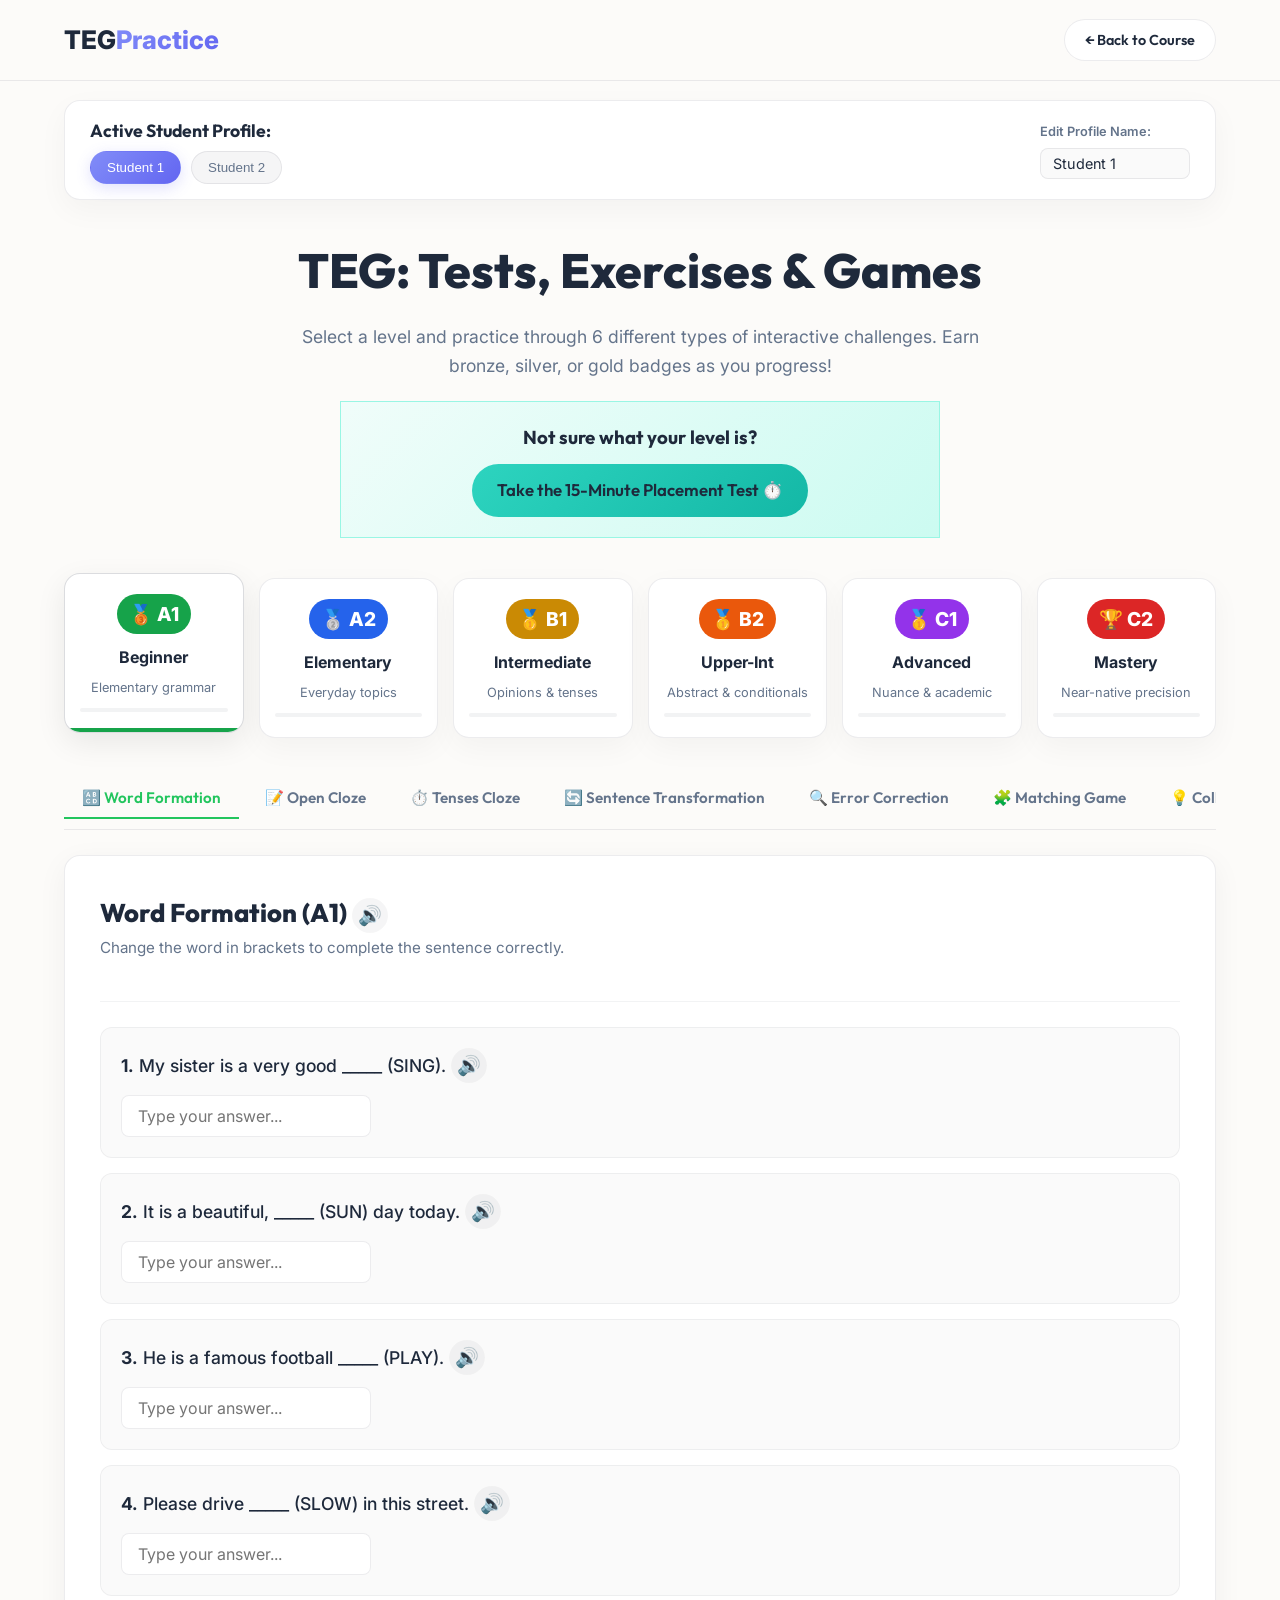
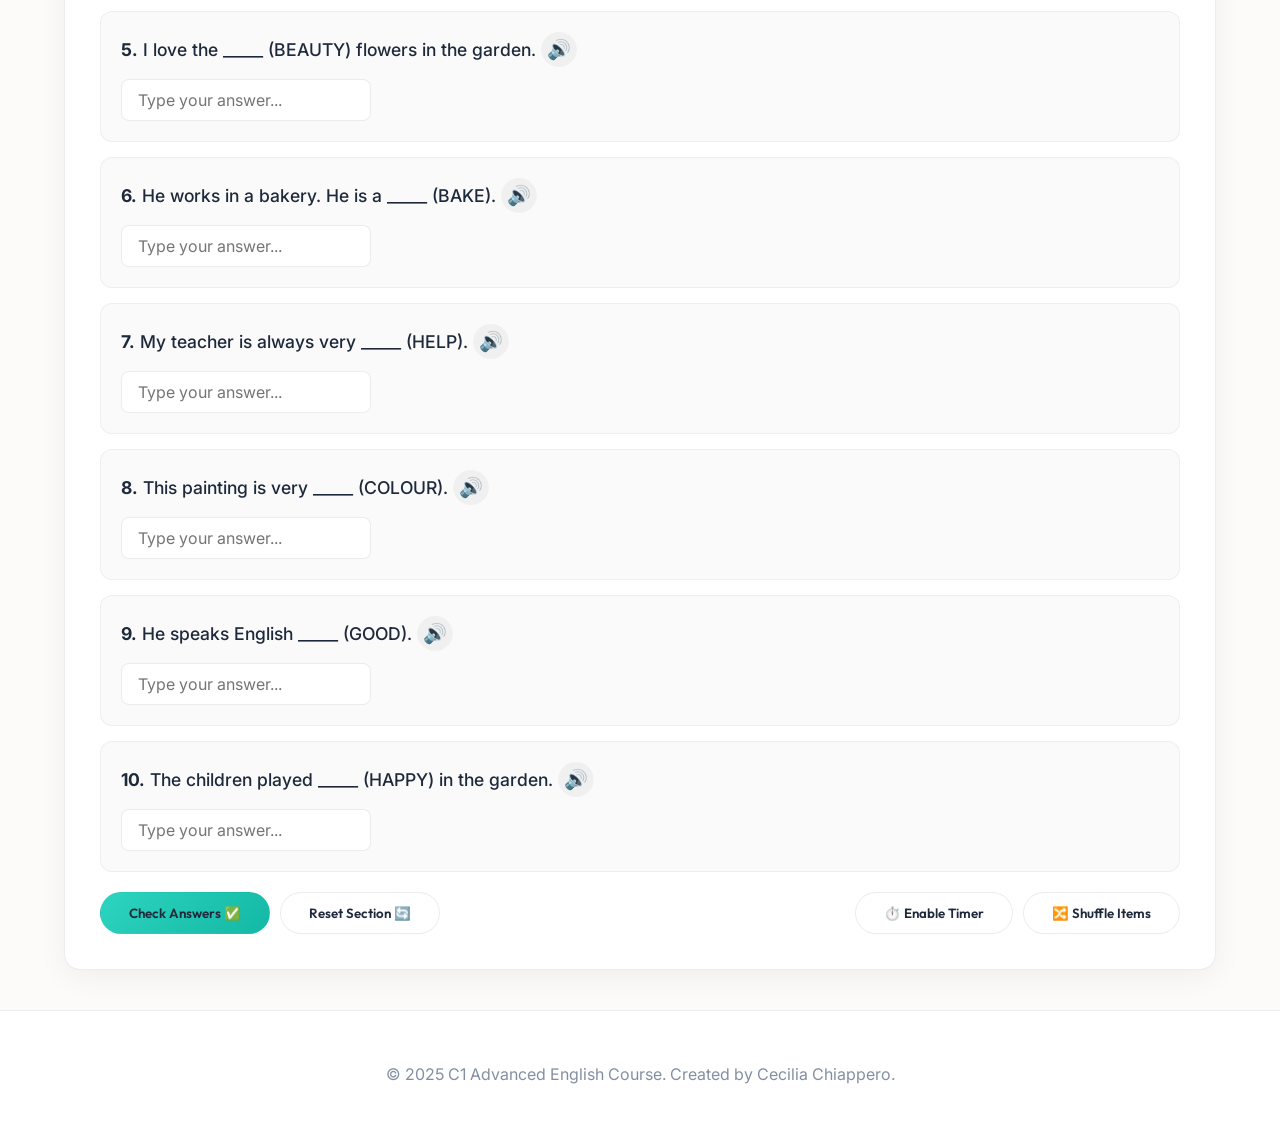
==== index.html @ a847b2ad "Add Tenses Cloze and auto-shuffle on Reset" ====
<!DOCTYPE html>
<html lang="en">
<head>
    <meta charset="UTF-8">
    <meta name="viewport" content="width=device-width, initial-scale=1.0">
    <title>TEG: Tests, Exercises &amp; Games | All CEFR Levels</title>
    <meta name="description" content="Master English grammar, vocabulary, collocations, and idioms with interactive, graded practice from A1 to C2.">
    <link rel="preconnect" href="https://fonts.googleapis.com">
    <link href="https://fonts.googleapis.com/css2?family=Inter:wght@300;400;500;600&family=Outfit:wght@500;700;800&display=swap" rel="stylesheet">
    <link rel="stylesheet" href="https://cdnjs.cloudflare.com/ajax/libs/animate.css/4.1.1/animate.min.css" />
    <link rel="stylesheet" href="css/style.css">
    <link rel="stylesheet" href="css/teg.css">
</head>
<body>

    <header>
        <div class="container" style="max-width: 1200px; display: flex; justify-content: space-between; align-items: center;">
            <div class="logo">TEG<span>Practice</span></div>
            <div style="display: flex; align-items: center; gap: 15px;">
                <a href="index.html" class="btn" style="padding: 8px 20px; font-size: 0.9rem; border-radius: 30px;">← Back to Course</a>
            </div>
        </div>
    </header>

    <div class="container" style="max-width: 1200px; margin-top: 100px;">
        <!-- Student Slot Bar -->
        <div class="student-bar">
            <div>
                <h3 style="font-family: var(--font-heading); font-size: 1.1rem; margin-bottom: 5px;">Active Student Profile:</h3>
                <div class="student-slots">
                    <button id="student1-btn" class="student-slot active" onclick="switchStudent('student1')">Student 1</button>
                    <button id="student2-btn" class="student-slot" onclick="switchStudent('student2')">Student 2</button>
                </div>
            </div>
            <div style="display: flex; flex-direction: column; gap: 5px;">
                <label style="font-size: 0.8rem; color: var(--text-secondary); font-weight: 600;">Edit Profile Name:</label>
                <input type="text" id="student-name-input" class="student-name-input" placeholder="Change name..." onchange="renameStudent(this.value)">
            </div>
        </div>

        <div style="text-align: center; margin-bottom: 40px;">
            <h1 style="font-size: clamp(2rem, 5vw, 3rem); font-weight: 800; margin-bottom: 10px;">TEG: Tests, Exercises &amp; Games</h1>
            <p style="color: var(--text-secondary); max-width: 700px; margin: 0 auto; font-size: 1.1rem; margin-bottom: 20px;">
                Select a level and practice through 6 different types of interactive challenges. 
                Earn bronze, silver, or gold badges as you progress!
            </p>
            
            <div style="background: linear-gradient(135deg, #f0fdfa 0%, #ccfbf1 100%); padding: 20px; border-radius: var(--radius-md); max-width: 600px; margin: 0 auto; border: 1px solid #99f6e4;">
                <h3 style="color: var(--primary-color); margin-bottom: 10px;">Not sure what your level is?</h3>
                <a href="placement.html" class="btn" style="background: var(--gradient-teal); border: none; padding: 12px 25px; font-weight: 600; font-size: 1.05rem;">Take the 15-Minute Placement Test ⏱️</a>
            </div>
        </div>

        <!-- Level selector ladder -->
        <div class="level-ladder">
            <div class="level-card a1 active" id="level-card-a1" onclick="setLevel('A1')">
                <span class="level-badge">🥉 A1</span>
                <div style="font-weight: 700;">Beginner</div>
                <div class="level-info">Elementary grammar</div>
                <div class="level-progress-mini"><div class="level-progress-bar-mini" id="level-progress-a1"></div></div>
            </div>
            <div class="level-card a2" id="level-card-a2" onclick="setLevel('A2')">
                <span class="level-badge">🥈 A2</span>
                <div style="font-weight: 700;">Elementary</div>
                <div class="level-info">Everyday topics</div>
                <div class="level-progress-mini"><div class="level-progress-bar-mini" id="level-progress-a2"></div></div>
            </div>
            <div class="level-card b1" id="level-card-b1" onclick="setLevel('B1')">
                <span class="level-badge">🥇 B1</span>
                <div style="font-weight: 700;">Intermediate</div>
                <div class="level-info">Opinions &amp; tenses</div>
                <div class="level-progress-mini"><div class="level-progress-bar-mini" id="level-progress-b1"></div></div>
            </div>
            <div class="level-card b2" id="level-card-b2" onclick="setLevel('B2')">
                <span class="level-badge">🥇 B2</span>
                <div style="font-weight: 700;">Upper-Int</div>
                <div class="level-info">Abstract &amp; conditionals</div>
                <div class="level-progress-mini"><div class="level-progress-bar-mini" id="level-progress-b2"></div></div>
            </div>
            <div class="level-card c1" id="level-card-c1" onclick="setLevel('C1')">
                <span class="level-badge">🥇 C1</span>
                <div style="font-weight: 700;">Advanced</div>
                <div class="level-info">Nuance &amp; academic</div>
                <div class="level-progress-mini"><div class="level-progress-bar-mini" id="level-progress-c1"></div></div>
            </div>
            <div class="level-card c2" id="level-card-c2" onclick="setLevel('C2')">
                <span class="level-badge">🏆 C2</span>
                <div style="font-weight: 700;">Mastery</div>
                <div class="level-info">Near-native precision</div>
                <div class="level-progress-mini"><div class="level-progress-bar-mini" id="level-progress-c2"></div></div>
            </div>
        </div>

        <!-- Earned badges display block -->
        <div id="badge-display-container"></div>

        <!-- Exercise Category Tabs -->
        <div class="tabs-container">
            <button class="tab-btn" id="tab-btn-word_formation" onclick="setTab('word_formation')">🔠 Word Formation</button>
            <button class="tab-btn" id="tab-btn-open_cloze" onclick="setTab('open_cloze')">📝 Open Cloze</button>
            <button class="tab-btn" id="tab-btn-tenses_cloze" onclick="setTab('tenses_cloze')">⏱️ Tenses Cloze</button>
            <button class="tab-btn" id="tab-btn-sentence_transformation" onclick="setTab('sentence_transformation')">🔄 Sentence Transformation</button>
            <button class="tab-btn" id="tab-btn-error_correction" onclick="setTab('error_correction')">🔍 Error Correction</button>
            <button class="tab-btn" id="tab-btn-vocab_matching" onclick="setTab('vocab_matching')">🧩 Matching Game</button>
            <button class="tab-btn" id="tab-btn-idiom_challenge" onclick="setTab('idiom_challenge')">💡 Collocations</button>
            <button class="tab-btn" id="tab-btn-phrasal_verbs" onclick="setTab('phrasal_verbs')">🗣️ Phrasal Verbs</button>
            <button class="tab-btn" id="tab-btn-lexical_fields" onclick="setTab('lexical_fields')">🏢 Lexical Fields</button>
        </div>

        <!-- Main Display Card -->
        <div class="display-card">
            <div class="display-card-header">
                <div>
                    <h2 class="exercise-title" id="exercise-title">Word Formation</h2>
                    <p class="exercise-description" id="exercise-description">Change the word in brackets to complete the sentence.</p>
                    <div id="lexical-dropdown-container" style="display: none; margin-top: 15px;">
                        <label style="font-weight: 600; margin-right: 10px; color: var(--text-color);">Select Field:</label>
                        <select id="lexical-field-select" class="teg-input" style="max-width: 250px; display: inline-block; padding: 8px;" onchange="loadActiveExercise()">
                            <option value="programming">Programming</option>
                            <option value="health">Health</option>
                            <option value="it">IT</option>
                            <option value="human_resources">Human Resources</option>
                            <option value="services">Services</option>
                        </select>
                    </div>
                </div>
                <!-- Timer widget -->
                <div class="timer-widget" id="timer-widget" style="display: none;">
                    <span>⏱️</span>
                    <span id="timer-val">03:00</span>
                </div>
            </div>

            <!-- Dynamic Question Items -->
            <div id="exercise-container"></div>

            <!-- Control Row -->
            <div class="control-row">
                <div class="control-group">
                    <button class="btn" style="background: var(--gradient-teal); border-color: transparent;" onclick="checkAll()">Check Answers ✅</button>
                    <button class="btn" onclick="resetLevel()">Reset Section 🔄</button>
                </div>
                <div class="control-group">
                    <button class="btn" id="timer-btn" onclick="toggleTimer()">⏱️ Enable Timer</button>
                    <button class="btn" onclick="shuffleCurrent()">🔀 Shuffle Items</button>
                </div>
            </div>
        </div>
    </div>

    <!-- Results Modal -->
    <div class="results-modal" id="results-modal">
        <div class="results-content">
            <h2 style="font-family: var(--font-heading); margin-bottom: 20px;" id="modal-badge-title">Bronze Badge! 🥉</h2>
            <div class="score-circle">
                <div style="display:flex; flex-direction:column; align-items:center;">
                    <span id="modal-score-text" style="font-size: 2.2rem; font-weight: 800;">8 / 10</span>
                    <span id="modal-percent-text" style="font-size: 1rem; color: var(--text-secondary); font-weight: 400; margin-top: 5px;">80%</span>
                </div>
            </div>
            <p style="color: var(--text-secondary); margin-bottom: 30px;" id="modal-badge-desc">Excellent work! You've passed this section.</p>
            <button class="btn" onclick="closeModal()" style="width: 100%; justify-content: center; background: rgba(255,255,255,0.05);">Continue Practice</button>
        </div>
    </div>

    <footer>
        <div class="container">
            <p>© 2025 C1 Advanced English Course. Created by Cecilia Chiappero.</p>
        </div>
    </footer>

    <!-- Load Data Files -->
    <script src="js/data_teg_a1a2.js"></script>
    <script src="js/data_teg_b1b2.js"></script>
    <script src="js/data_teg_c1c2.js"></script>
    <script src="js/data_lexical_fields.js"></script>
    <!-- Load Logic -->
    <script src="js/teg.js"></script>
</body>
</html>
---- css/style.css ----
@import url('https://fonts.googleapis.com/css2?family=Inter:wght@300;400;500;600&family=Outfit:wght@500;700;800&display=swap');
@import './variables.css';

* {
    margin: 0;
    padding: 0;
    box-sizing: border-box;
}

body {
    background: var(--bg-primary);
    color: var(--text-primary);
    font-family: var(--font-body);
    line-height: 1.7;
    min-height: 100vh;
}

h1,
h2,
h3,
h4 {
    font-family: var(--font-heading);
    color: var(--text-primary);
}

a {
    text-decoration: none;
    color: inherit;
}

.container {
    max-width: 1000px;
    margin: 0 auto;
    padding: 0 var(--spacing-md);
}

.btn {
    display: inline-flex;
    align-items: center;
    padding: 12px 28px;
    border-radius: 50px;
    font-weight: 600;
    cursor: pointer;
    transition: all 0.3s ease;
    border: 1px solid rgba(255, 255, 255, 0.15);
    background: rgba(255, 255, 255, 0.06);
    color: var(--text-primary);
    font-family: var(--font-heading);
    backdrop-filter: blur(4px);
}

.btn:hover {
    background: rgba(129, 140, 248, 0.15);
    border-color: var(--accent-electric);
    color: var(--accent-electric);
    transform: translateY(-2px);
    box-shadow: 0 8px 25px rgba(99, 102, 241, 0.15);
}

header {
    background: rgba(15, 23, 42, 0.85);
    backdrop-filter: blur(20px);
    -webkit-backdrop-filter: blur(20px);
    position: fixed;
    width: 100%;
    top: 0;
    z-index: 1000;
    padding: 18px 0;
    border-bottom: 1px solid var(--border-color);
}

nav {
    display: flex;
    justify-content: space-between;
    align-items: center;
}

.logo {
    font-size: 1.6rem;
    font-weight: 800;
    color: var(--text-primary);
}

.logo span {
    background: var(--gradient-accent);
    -webkit-background-clip: text;
    -webkit-text-fill-color: transparent;
    background-clip: text;
}

.unit-list {
    margin-top: 100px;
    padding-bottom: 80px;
}

details.unit-block {
    background: var(--bg-secondary);
    border: 1px solid var(--border-color);
    border-radius: var(--border-radius);
    margin-bottom: 25px;
    overflow: hidden;
    transition: all 0.3s ease;
    box-shadow: 0 4px 20px rgba(0, 0, 0, 0.2);
}

details.unit-block:hover {
    border-color: rgba(129, 140, 248, 0.3);
    box-shadow: 0 10px 35px rgba(0, 0, 0, 0.3);
}

details.unit-block[open] {
    background: var(--bg-secondary);
    border-color: rgba(129, 140, 248, 0.4);
    box-shadow: 0 15px 50px rgba(0, 0, 0, 0.35);
}

summary.unit-header {
    padding: 25px 30px;
    cursor: pointer;
    display: flex;
    justify-content: space-between;
    align-items: center;
    list-style: none;
    background: rgba(255, 255, 255, 0.02);
    border-bottom: 1px solid var(--border-color);
    transition: background 0.3s ease;
}

summary.unit-header:hover {
    background: rgba(255, 255, 255, 0.04);
}

.unit-title {
    font-size: 1.5rem;
    font-weight: 700;
    color: var(--text-primary);
}

.unit-subtitle {
    font-size: 0.85rem;
    color: var(--accent-electric);
    text-transform: uppercase;
    letter-spacing: 2px;
    margin-right: 15px;
    font-weight: 700;
}

summary.unit-header::after {
    content: '+';
    font-size: 2rem;
    color: var(--accent-electric);
    font-weight: 300;
}

details[open] summary.unit-header::after {
    content: '−';
}

.unit-body {
    padding: 0 30px 30px 30px;
    animation: slideDown 0.3s ease;
}

@keyframes slideDown {
    from {
        opacity: 0;
        transform: translateY(-10px);
    }

    to {
        opacity: 1;
        transform: translateY(0);
    }
}

.section-block {
    margin-top: 40px;
    padding-top: 30px;
    border-top: 1px solid var(--border-color);
}

.section-label {
    display: inline-block;
    padding: 8px 20px;
    border-radius: 25px;
    background: var(--accent-electric);
    font-size: 0.85rem;
    font-weight: 700;
    margin-bottom: 15px;
    color: #fff;
    text-transform: uppercase;
    letter-spacing: 1px;
}

.section-label.listening {
    background: var(--accent-gold);
    color: #0f172a;
}

.section-label.reading {
    background: #f59e0b;
    color: #0f172a;
}

.section-label.grammar {
    background: #a78bfa;
    color: #0f172a;
}

.section-label.collocation {
    background: #f472b6;
    color: #0f172a;
}

.section-label.pronunciation {
    background: #2dd4bf;
    color: #0f172a;
}

.vocab-grid {
    display: grid;
    grid-template-columns: repeat(auto-fit, minmax(280px, 1fr));
    gap: 15px;
    margin-top: 20px;
}

.vocab-card {
    background: rgba(255, 255, 255, 0.04);
    padding: 20px;
    border-radius: 12px;
    border: 1px solid var(--border-color);
    border-left: 4px solid var(--accent-gold);
    transition: all 0.3s ease;
}

.vocab-card:hover {
    transform: translateY(-3px);
    background: rgba(255, 255, 255, 0.07);
    box-shadow: 0 10px 30px rgba(0, 0, 0, 0.2);
}

.vocab-card strong {
    display: block;
    color: var(--accent-gold);
    margin-bottom: 5px;
    font-size: 1.1rem;
}

.vocab-card p {
    color: var(--text-secondary);
}

.reading-text {
    background: rgba(255, 255, 255, 0.03);
    border: 1px solid var(--border-color);
    padding: 30px;
    border-radius: 12px;
    line-height: 2;
    margin-bottom: 25px;
    border-left: 4px solid var(--accent-gold);
    font-size: 1.1rem;
    color: var(--text-secondary);
}

.transcript-box {
    background: rgba(255, 255, 255, 0.03);
    border: 1px solid var(--border-color);
    padding: 25px;
    border-radius: 12px;
    color: var(--text-secondary);
    line-height: 1.9;
    border-left: 4px solid var(--accent-gold);
}

.player-controls {
    display: flex;
    align-items: center;
    gap: 15px;
    background: rgba(255, 255, 255, 0.04);
    border: 1px solid var(--border-color);
    padding: 15px 25px;
    border-radius: 50px;
    margin: 15px 0;
}

.play-btn {
    width: 50px;
    height: 50px;
    border-radius: 50%;
    background: var(--gradient-accent);
    border: none;
    cursor: pointer;
    color: #ffffff;
    font-size: 1.2rem;
    display: flex;
    align-items: center;
    justify-content: center;
    font-weight: bold;
    transition: all 0.3s ease;
    box-shadow: 0 4px 15px rgba(99, 102, 241, 0.3);
}

.play-btn:hover {
    transform: scale(1.1);
    box-shadow: 0 8px 30px rgba(99, 102, 241, 0.45);
}

.grammar-box {
    background: rgba(255, 255, 255, 0.03);
    border: 1px solid var(--border-color);
    padding: 25px;
    border-radius: 12px;
    color: var(--text-secondary);
}

.collo-box {
    text-align: center;
    padding: 25px;
    background: rgba(255, 255, 255, 0.04);
    border: 1px solid var(--border-color);
    border-radius: 12px;
    margin-bottom: 20px;
    transition: all 0.3s ease;
}

.collo-box:hover {
    background: rgba(255, 255, 255, 0.07);
}

.word-slot {
    font-size: 1.8rem;
    margin: 20px 0;
    font-weight: 700;
    color: var(--text-primary);
}

.blank {
    border-bottom: 3px solid var(--accent-gold);
    padding: 0 15px;
    color: var(--accent-gold);
}

.options-grid {
    display: flex;
    gap: 12px;
    flex-wrap: wrap;
    justify-content: center;
    margin-top: 15px;
}

details textarea {
    width: 100%;
    background: rgba(255, 255, 255, 0.05);
    border: 1px solid var(--border-color);
    color: var(--text-primary);
    padding: 15px;
    border-radius: 10px;
    font-family: inherit;
    font-size: 1rem;
}

details textarea:focus {
    outline: none;
    border-color: var(--accent-electric);
    box-shadow: 0 0 0 3px rgba(129, 140, 248, 0.15);
}

details textarea::placeholder {
    color: var(--text-secondary);
    opacity: 0.6;
}

footer {
    text-align: center;
    padding: 50px 20px;
    color: var(--text-secondary);
    background: var(--bg-secondary);
    margin-top: 40px;
    border-top: 1px solid var(--border-color);
}

footer p {
    opacity: 0.8;
}

/* Theory Box Styling */
.theory-box {
    background: rgba(255, 255, 255, 0.03);
    border: 1px solid var(--border-color);
    border-radius: 12px;
    padding: 20px;
    margin-bottom: 25px;
    color: var(--text-secondary);
}

.theory-box h4 {
    color: var(--accent-gold);
    margin-bottom: 10px;
    font-size: 1.1rem;
}

.theory-box p {
    line-height: 1.8;
    margin-bottom: 10px;
}

.theory-box ul {
    margin-left: 20px;
    margin-top: 10px;
}

.theory-box li {
    margin-bottom: 8px;
}

/* Responsive Adjustments */
@media (max-width: 768px) {
    .unit-title {
        font-size: 1.2rem;
    }

    .vocab-grid {
        grid-template-columns: 1fr;
    }

    summary.unit-header {
        padding: 20px;
    }

    .unit-body {
        padding: 0 20px 20px 20px;
    }
}

/* Audio Control Button Styles */
.stop-audio-btn {
    background: rgba(239, 68, 68, 0.15) !important;
    border-color: rgba(239, 68, 68, 0.4) !important;
    color: #fca5a5 !important;
}

.stop-audio-btn:hover {
    background: rgba(239, 68, 68, 0.3) !important;
    border-color: #ef4444 !important;
}

.pause-audio-btn {
    background: rgba(251, 146, 60, 0.15) !important;
    border-color: rgba(251, 146, 60, 0.4) !important;
    color: #fed7aa !important;
}

.pause-audio-btn:hover {
    background: rgba(251, 146, 60, 0.3) !important;
    border-color: #fb923c !important;
}

/* Navigation Button Styles */
.nav-btn {
    background: rgba(129, 140, 248, 0.1) !important;
    border-color: rgba(129, 140, 248, 0.3) !important;
}

.nav-btn:hover {
    background: rgba(129, 140, 248, 0.2) !important;
    border-color: var(--accent-electric) !important;
}

/* Protection Overlay Styles */
.protection-overlay {
    position: fixed;
    top: 0;
    left: 0;
    width: 100%;
    height: 100%;
    background: rgba(0, 0, 0, 0.92);
    backdrop-filter: blur(15px);
    z-index: 9999;
    display: flex;
    align-items: center;
    justify-content: center;
    animation: fadeIn 0.3s ease;
}

@keyframes fadeIn {
    from {
        opacity: 0;
    }

    to {
        opacity: 1;
    }
}

.protection-message {
    background: linear-gradient(135deg, rgba(239, 68, 68, 0.15), rgba(129, 140, 248, 0.15));
    border: 1px solid rgba(255, 255, 255, 0.15);
    border-radius: 20px;
    padding: 50px 60px;
    text-align: center;
    max-width: 500px;
    animation: scaleIn 0.3s ease;
    backdrop-filter: blur(10px);
}

@keyframes scaleIn {
    from {
        transform: scale(0.8);
        opacity: 0;
    }

    to {
        transform: scale(1);
        opacity: 1;
    }
}

.protection-icon {
    font-size: 4rem;
    display: block;
    margin-bottom: 20px;
}

.protection-message h2 {
    color: #fca5a5;
    font-size: 1.8rem;
    margin-bottom: 15px;
}

.protection-message p {
    color: var(--text-secondary);
    font-size: 1.1rem;
    margin-bottom: 10px;
}

.protection-copyright {
    color: var(--accent-gold) !important;
    font-weight: 600;
    margin-top: 20px !important;
}

.protection-note {
    font-size: 0.9rem !important;
    opacity: 0.7;
}

/* References Section Styles */
.references-block {
    background: var(--bg-secondary);
    border: 1px solid var(--border-color);
    border-radius: 15px;
    margin: 30px 0;
    overflow: hidden;
    box-shadow: var(--shadow-glow);
}

.references-header {
    padding: 20px 25px;
    font-size: 1.2rem;
    font-weight: 600;
    cursor: pointer;
    color: var(--accent-electric);
    transition: background 0.3s ease;
}

.references-header:hover {
    background: rgba(255, 255, 255, 0.03);
}

.references-content {
    padding: 0 25px 25px;
}

.references-content h4 {
    color: var(--text-primary);
    margin: 20px 0 15px;
    font-size: 1rem;
    border-bottom: 1px solid var(--border-color);
    padding-bottom: 8px;
}

.references-author {
    background: rgba(255, 255, 255, 0.03);
    padding: 15px;
    border-radius: 10px;
    border-left: 4px solid var(--accent-gold);
    margin-bottom: 20px;
    color: var(--text-secondary);
}

.references-list {
    list-style: none;
    padding: 0;
}

.references-list li {
    padding: 10px 15px;
    margin: 5px 0;
    background: rgba(255, 255, 255, 0.03);
    border-radius: 8px;
    font-size: 0.9rem;
    line-height: 1.6;
    border-left: 3px solid var(--accent-gold);
    color: var(--text-secondary);
}

.references-list li em {
    color: var(--accent-electric);
    font-weight: 500;
}

.references-disclaimer {
    margin-top: 20px;
    padding: 15px;
    background: rgba(239, 68, 68, 0.1);
    border: 1px solid rgba(239, 68, 68, 0.25);
    color: #fca5a5;
    border-radius: 10px;
    font-size: 0.85rem;
    text-align: center;
}

/* About the Author Styles */
.author-block {
    background: var(--bg-secondary);
    border: 1px solid var(--border-color);
    border-radius: 15px;
    margin: 30px 0;
    overflow: hidden;
    box-shadow: var(--shadow-glow);
}

.author-header {
    padding: 20px 25px;
    font-size: 1.2rem;
    font-weight: 600;
    cursor: pointer;
    color: var(--accent-electric);
    transition: background 0.3s ease;
}

.author-header:hover {
    background: rgba(255, 255, 255, 0.03);
}

.author-content {
    padding: 0 25px 25px;
}

.author-profile {
    display: flex;
    align-items: center;
    gap: 20px;
    margin-bottom: 20px;
    padding: 20px;
    background: rgba(255, 255, 255, 0.03);
    border: 1px solid var(--border-color);
    border-radius: 12px;
}

.author-avatar {
    width: 80px;
    height: 80px;
    background: var(--gradient-accent);
    border-radius: 50%;
    display: flex;
    align-items: center;
    justify-content: center;
    font-size: 1.8rem;
    font-weight: 700;
    color: #ffffff;
    flex-shrink: 0;
    box-shadow: 0 8px 25px rgba(99, 102, 241, 0.3);
}

.author-info h3 {
    font-size: 1.5rem;
    margin-bottom: 5px;
    color: var(--text-primary);
}

.author-title {
    color: var(--accent-electric);
    font-size: 1rem;
    font-weight: 500;
}

.author-bio p {
    line-height: 1.8;
    margin-bottom: 15px;
    color: var(--text-secondary);
}

.author-contact {
    background: rgba(255, 255, 255, 0.03);
    padding: 15px;
    border-radius: 10px;
    border-left: 4px solid var(--accent-gold);
    margin-top: 20px;
    color: var(--text-secondary);
}
---- css/teg.css ----
/* TEG (Tests, Exercises & Games) - Specific Styles */

:root {
    --color-a1: #16a34a; /* Darker green for light theme */
    --color-a2: #2563eb; /* Darker blue */
    --color-b1: #ca8a04; /* Darker amber */
    --color-b2: #ea580c; /* Darker orange */
    --color-c1: #9333ea; /* Darker purple */
    --color-c2: #dc2626; /* Darker ruby */
    
    /* Override to Light Theme */
    --bg-primary: #fcfbf9; /* Warm off-white */
    --bg-secondary: #ffffff; /* Crisp white cards */
    --bg-tertiary: #f4f2ee; /* Light warm cream */
    --text-primary: #1e293b; /* Dark slate text */
    --text-secondary: #64748b; /* Muted slate text */
    --border-color: rgba(15, 23, 42, 0.08);
    --shadow-glow: 0 10px 30px rgba(0, 0, 0, 0.04);
}

body {
    background: var(--bg-primary) !important;
    color: var(--text-primary) !important;
}

header {
    background: rgba(252, 251, 249, 0.9) !important;
    border-bottom: 1px solid var(--border-color) !important;
}

.logo {
    color: var(--text-primary) !important;
}

.teg-container {
    padding-top: 100px;
    padding-bottom: 80px;
}

/* Student Bar */
.student-bar {
    display: flex;
    justify-content: space-between;
    align-items: center;
    background: var(--bg-secondary);
    border: 1px solid var(--border-color);
    border-radius: var(--border-radius);
    padding: 15px 25px;
    margin-bottom: 30px;
    flex-wrap: wrap;
    gap: 15px;
    box-shadow: var(--shadow-glow);
}

.student-slots {
    display: flex;
    gap: 10px;
}

.student-slot {
    padding: 8px 16px;
    border-radius: 30px;
    background: rgba(15, 23, 42, 0.04);
    border: 1px solid var(--border-color);
    color: var(--text-secondary);
    cursor: pointer;
    transition: all 0.3s ease;
    font-weight: 500;
}

.student-slot.active {
    background: var(--gradient-accent);
    color: white;
    border-color: transparent;
    box-shadow: 0 4px 15px rgba(99, 102, 241, 0.2);
}

.student-name-input {
    background: rgba(15, 23, 42, 0.02);
    border: 1px solid var(--border-color);
    border-radius: 8px;
    padding: 6px 12px;
    color: var(--text-primary);
    font-family: var(--font-body);
    font-size: 0.9rem;
    outline: none;
    width: 150px;
    transition: all 0.3s ease;
}

.student-name-input:focus {
    border-color: var(--accent-electric);
    background: #white;
}

/* Level Ladder */
.level-ladder {
    display: grid;
    grid-template-columns: repeat(auto-fit, minmax(140px, 1fr));
    gap: 15px;
    margin-bottom: 40px;
}

.level-card {
    background: var(--bg-secondary);
    border: 1px solid var(--border-color);
    border-radius: var(--border-radius);
    padding: 20px 15px;
    text-align: center;
    cursor: pointer;
    transition: all 0.3s cubic-bezier(0.4, 0, 0.2, 1);
    position: relative;
    overflow: hidden;
    box-shadow: var(--shadow-glow);
}

.level-card::after {
    content: '';
    position: absolute;
    bottom: 0;
    left: 0;
    width: 100%;
    height: 4px;
    background: transparent;
    transition: background-color 0.3s;
}

.level-card.active {
    transform: translateY(-5px);
    border-color: rgba(15, 23, 42, 0.15);
    box-shadow: 0 10px 30px rgba(0, 0, 0, 0.08);
}

.level-card.active::after {
    background: var(--level-color, var(--accent-electric));
}

.level-badge {
    font-size: 1.2rem;
    font-weight: 800;
    padding: 4px 12px;
    border-radius: 30px;
    display: inline-block;
    margin-bottom: 10px;
    color: white;
}

.level-card.a1 .level-badge { background-color: var(--color-a1); }
.level-card.a2 .level-badge { background-color: var(--color-a2); }
.level-card.b1 .level-badge { background-color: var(--color-b1); }
.level-card.b2 .level-badge { background-color: var(--color-b2); }
.level-card.c1 .level-badge { background-color: var(--color-c1); }
.level-card.c2 .level-badge { background-color: var(--color-c2); }

.level-card.a1 { --level-color: var(--color-a1); }
.level-card.a2 { --level-color: var(--color-a2); }
.level-card.b1 { --level-color: var(--color-b1); }
.level-card.b2 { --level-color: var(--color-b2); }
.level-card.c1 { --level-color: var(--color-c1); }
.level-card.c2 { --level-color: var(--color-c2); }

.level-info {
    font-size: 0.8rem;
    color: var(--text-secondary);
    margin-top: 5px;
}

.level-progress-mini {
    height: 4px;
    background: rgba(15, 23, 42, 0.05);
    border-radius: 2px;
    margin-top: 10px;
    overflow: hidden;
}

.level-progress-bar-mini {
    height: 100%;
    width: 0%;
    background: var(--level-color);
    transition: width 0.5s ease;
}

/* Category Tabs */
.tabs-container {
    display: flex;
    overflow-x: auto;
    gap: 8px;
    padding-bottom: 10px;
    margin-bottom: 25px;
    border-bottom: 1px solid var(--border-color);
}

.tabs-container::-webkit-scrollbar {
    height: 4px;
}

.tabs-container::-webkit-scrollbar-thumb {
    background: rgba(15, 23, 42, 0.1);
    border-radius: 10px;
}

.tab-btn {
    padding: 10px 18px;
    background: transparent;
    border: none;
    color: var(--text-secondary);
    cursor: pointer;
    font-family: var(--font-heading);
    font-weight: 600;
    font-size: 0.95rem;
    white-space: nowrap;
    border-bottom: 2px solid transparent;
    transition: all 0.3s ease;
}

.tab-btn.active {
    color: var(--level-color, var(--accent-electric));
    border-bottom-color: var(--level-color, var(--accent-electric));
}

/* Display Card */
.display-card {
    background: var(--bg-secondary);
    border: 1px solid var(--border-color);
    border-radius: var(--border-radius);
    padding: 35px;
    box-shadow: 0 8px 30px rgba(0, 0, 0, 0.05);
    margin-bottom: 30px;
}

.display-card-header {
    display: flex;
    justify-content: space-between;
    align-items: center;
    margin-bottom: 25px;
    border-bottom: 1px solid rgba(15, 23, 42, 0.05);
    padding-bottom: 15px;
}

.exercise-title {
    font-size: 1.6rem;
    font-weight: 800;
    color: var(--text-primary);
}

.exercise-description {
    color: var(--text-secondary);
    font-size: 0.95rem;
    margin-bottom: 25px;
}

/* Question Items */
.question-item {
    background: rgba(15, 23, 42, 0.02);
    border: 1px solid rgba(15, 23, 42, 0.05);
    border-radius: 12px;
    padding: 20px;
    margin-bottom: 15px;
    display: flex;
    flex-direction: column;
    gap: 12px;
    transition: all 0.3s ease;
}

.question-item:hover {
    background: rgba(15, 23, 42, 0.04);
}

.question-text {
    font-size: 1.1rem;
    font-weight: 500;
    line-height: 1.6;
    color: var(--text-primary);
}

.input-container {
    display: flex;
    gap: 10px;
    align-items: center;
    flex-wrap: wrap;
}

.teg-input {
    background: #ffffff;
    border: 1px solid var(--border-color);
    border-radius: 8px;
    padding: 10px 16px;
    color: var(--text-primary);
    font-family: var(--font-body);
    font-size: 1rem;
    outline: none;
    transition: all 0.3s ease;
    width: 250px;
}

.teg-input:focus {
    border-color: var(--level-color, var(--accent-electric));
    box-shadow: 0 0 10px rgba(99, 102, 241, 0.1);
}

.check-indicator {
    font-size: 1.2rem;
    margin-left: 10px;
}

.explanation-box {
    margin-top: 10px;
    background: rgba(15, 23, 42, 0.02);
    border-left: 3px solid var(--level-color);
    padding: 10px 15px;
    border-radius: 0 8px 8px 0;
    font-size: 0.9rem;
    color: var(--text-secondary);
    display: none;
}

/* States */
.question-item.correct {
    border-color: rgba(22, 163, 74, 0.3);
    background: rgba(22, 163, 74, 0.03);
}
.question-item.incorrect {
    border-color: rgba(220, 38, 38, 0.3);
    background: rgba(220, 38, 38, 0.03);
}

.question-item.correct .explanation-box,
.question-item.incorrect .explanation-box {
    display: block;
}

/* Speaker button */
.speaker-btn {
    background: rgba(15, 23, 42, 0.04);
    border: none;
    cursor: pointer;
    font-size: 1.2rem;
    padding: 6px;
    border-radius: 50%;
    transition: all 0.3s;
    display: inline-flex;
    align-items: center;
    justify-content: center;
    color: var(--text-primary);
}

.speaker-btn:hover {
    background: rgba(99, 102, 241, 0.1);
    transform: scale(1.1);
}

/* Controls */
.control-row {
    display: flex;
    justify-content: space-between;
    align-items: center;
    flex-wrap: wrap;
    gap: 15px;
    margin-top: 20px;
}

.control-group {
    display: flex;
    gap: 10px;
    align-items: center;
}

/* Matching Game */
.matching-grid {
    display: grid;
    grid-template-columns: repeat(auto-fit, minmax(180px, 1fr));
    gap: 15px;
    margin-bottom: 25px;
}

.match-card {
    background: #ffffff;
    border: 2px solid var(--border-color);
    border-radius: 12px;
    padding: 20px;
    text-align: center;
    cursor: pointer;
    transition: all 0.3s ease;
    user-select: none;
    font-weight: 600;
    min-height: 80px;
    display: flex;
    align-items: center;
    justify-content: center;
    box-shadow: 0 4px 10px rgba(0, 0, 0, 0.02);
    color: var(--text-primary);
}

.match-card:hover {
    border-color: rgba(15, 23, 42, 0.15);
    transform: translateY(-2px);
    box-shadow: 0 8px 20px rgba(0, 0, 0, 0.05);
}

.match-card.selected {
    background: rgba(99, 102, 241, 0.08);
    border-color: var(--accent-electric);
    box-shadow: 0 0 15px rgba(99, 102, 241, 0.15);
}

.match-card.matched {
    background: rgba(22, 163, 74, 0.08);
    border-color: var(--color-a1);
    color: var(--color-a1);
    cursor: default;
    transform: none;
    box-shadow: none;
}

/* Options */
.options-grid {
    display: grid;
    grid-template-columns: repeat(auto-fit, minmax(200px, 1fr));
    gap: 12px;
    margin-top: 10px;
}

.option-btn {
    background: #ffffff;
    border: 1px solid var(--border-color);
    border-radius: 8px;
    padding: 12px 18px;
    color: var(--text-primary);
    font-family: var(--font-body);
    font-size: 0.95rem;
    cursor: pointer;
    transition: all 0.3s ease;
    text-align: left;
}

.option-btn:hover {
    background: rgba(15, 23, 42, 0.02);
    border-color: rgba(15, 23, 42, 0.15);
}

.option-btn.selected {
    background: rgba(99, 102, 241, 0.06);
    border-color: var(--accent-electric);
}

.option-btn.correct {
    background: rgba(22, 163, 74, 0.08);
    border-color: var(--color-a1);
    color: var(--color-a1);
}

.option-btn.incorrect {
    background: rgba(220, 38, 38, 0.08);
    border-color: var(--color-c2);
    color: var(--color-c2);
}

/* Badge Display block */
.badge-display {
    display: flex;
    align-items: center;
    gap: 15px;
    background: var(--bg-secondary);
    border: 1px solid var(--border-color);
    border-radius: var(--border-radius);
    padding: 20px 25px;
    margin-bottom: 30px;
    box-shadow: var(--shadow-glow);
}

.badge-art {
    font-size: 3rem;
}

.timer-widget {
    background: rgba(220, 38, 38, 0.08);
    border: 1px solid rgba(220, 38, 38, 0.2);
    color: var(--color-c2);
    padding: 8px 16px;
    border-radius: 30px;
    font-weight: 700;
    display: flex;
    align-items: center;
    gap: 8px;
}

/* Confetti Modal */
.results-modal {
    position: fixed;
    top: 0;
    left: 0;
    width: 100%;
    height: 100%;
    background: rgba(15, 23, 42, 0.5);
    backdrop-filter: blur(8px);
    display: flex;
    align-items: center;
    justify-content: center;
    z-index: 2000;
    opacity: 0;
    pointer-events: none;
    transition: opacity 0.3s ease;
}

.results-modal.active {
    opacity: 1;
    pointer-events: auto;
}

.results-content {
    background: var(--bg-secondary);
    border: 1px solid var(--border-color);
    border-radius: 24px;
    padding: 40px;
    width: 90%;
    max-width: 500px;
    text-align: center;
    box-shadow: 0 20px 50px rgba(0, 0, 0, 0.15);
    transform: scale(0.9);
    transition: transform 0.3s ease;
    color: var(--text-primary);
}

.results-modal.active .results-content {
    transform: scale(1);
}

.score-circle {
    width: 150px;
    height: 150px;
    border-radius: 50%;
    border: 8px solid var(--level-color, var(--accent-electric));
    display: flex;
    align-items: center;
    justify-content: center;
    margin: 0 auto 25px;
    font-size: 2.2rem;
    font-weight: 800;
    font-family: var(--font-heading);
}

/* Custom button tweaks for light theme */
.btn {
    border: 1px solid var(--border-color);
    background: var(--bg-secondary);
    color: var(--text-primary);
}

.btn:hover {
    background: rgba(99, 102, 241, 0.05);
    border-color: var(--accent-electric);
    color: var(--accent-electric);
}

footer {
    background: var(--bg-secondary) !important;
    border-top: 1px solid var(--border-color) !important;
    color: var(--text-secondary) !important;
}

/* Memory Game Styles */
.memory-grid {
    display: grid;
    grid-template-columns: repeat(4, 1fr);
    gap: 15px;
    margin-bottom: 25px;
    perspective: 1000px;
}

@media (max-width: 768px) {
    .memory-grid {
        grid-template-columns: repeat(2, 1fr);
    }
}

.memory-card {
    height: 120px;
    position: relative;
    transform-style: preserve-3d;
    transition: transform 0.6s;
    cursor: pointer;
}

.memory-card.flipped {
    transform: rotateY(180deg);
}

.memory-card-front, .memory-card-back {
    position: absolute;
    width: 100%;
    height: 100%;
    backface-visibility: hidden;
    border-radius: 12px;
    border: 2px solid var(--border-color);
    display: flex;
    align-items: center;
    justify-content: center;
    padding: 15px;
    font-weight: 600;
    text-align: center;
    box-shadow: var(--shadow-glow);
}

.memory-card-back {
    background: linear-gradient(135deg, var(--accent-electric), var(--level-color, #6366f1));
    color: white;
    font-size: 2rem;
}

.memory-card-front {
    background: var(--bg-secondary);
    color: var(--text-primary);
    transform: rotateY(180deg);
}

.memory-card.matched .memory-card-front {
    background: rgba(22, 163, 74, 0.08);
    border-color: var(--color-a1);
    color: var(--color-a1);
}
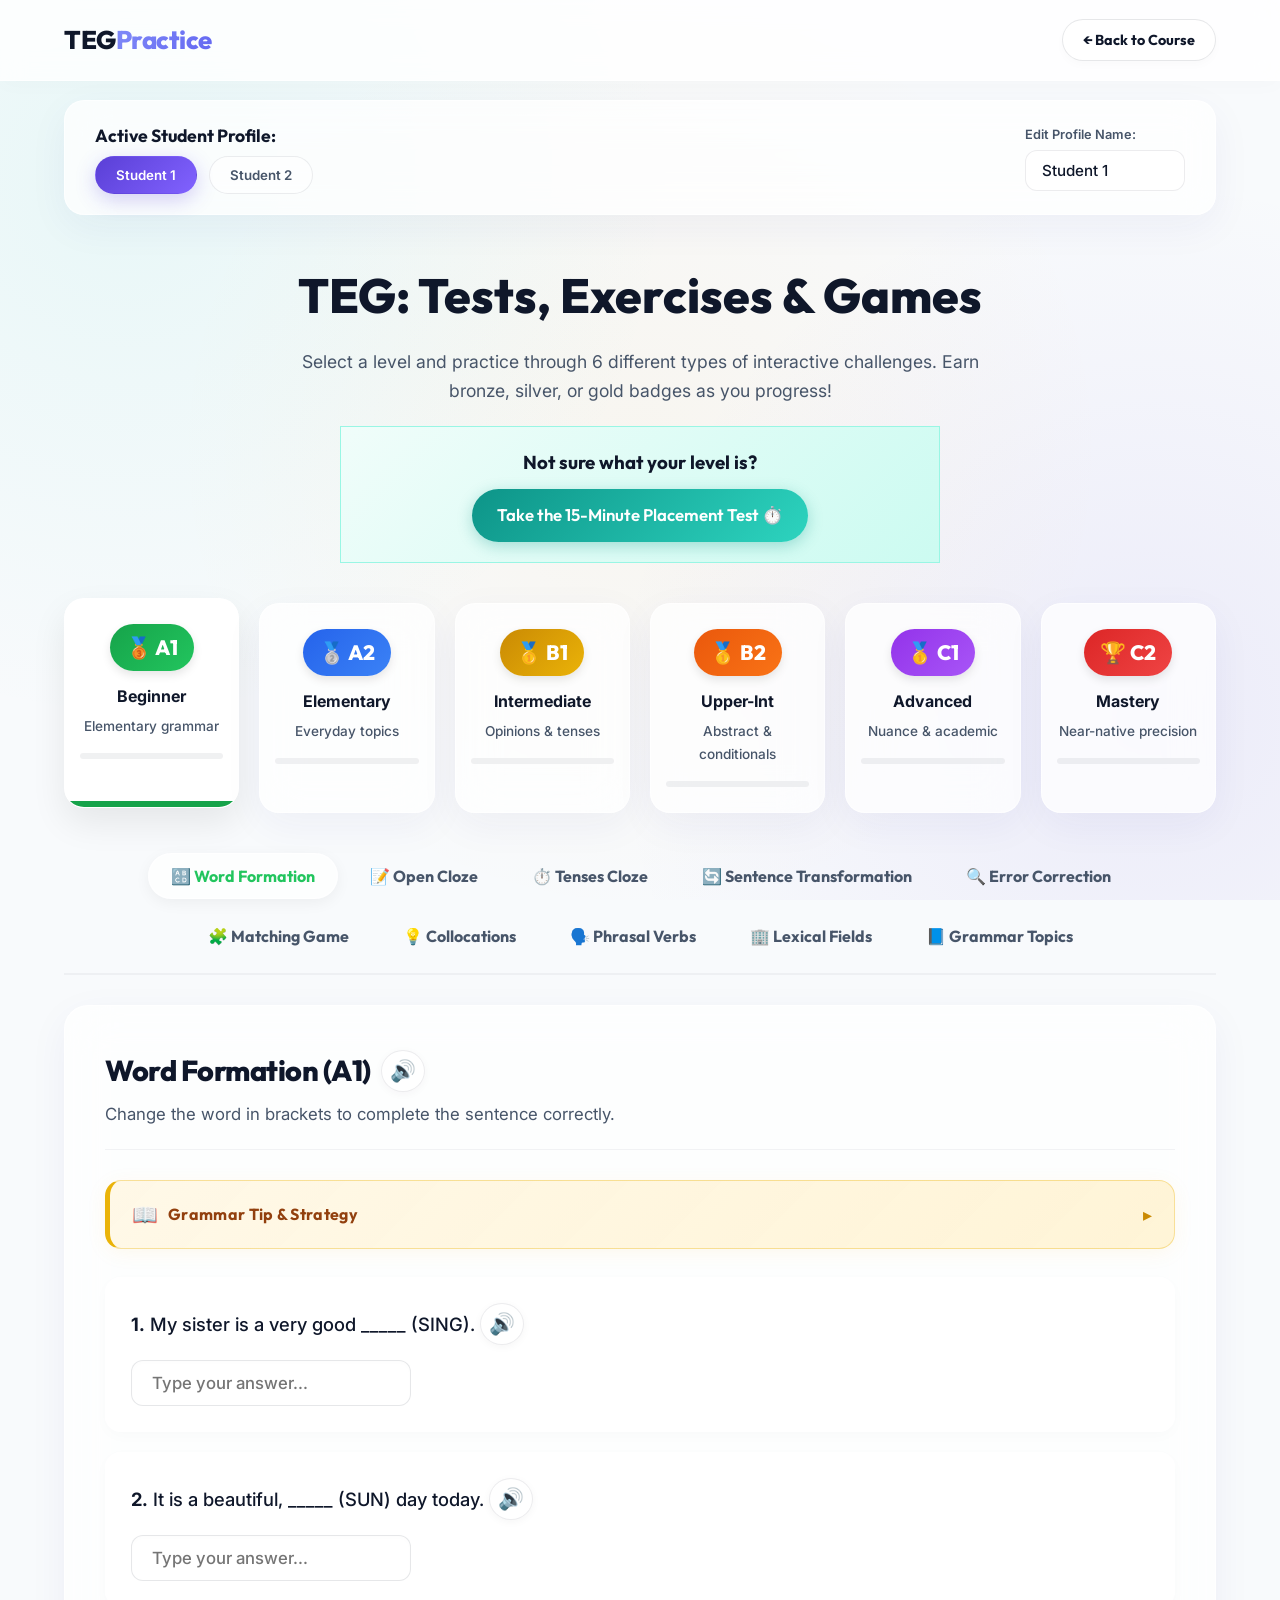
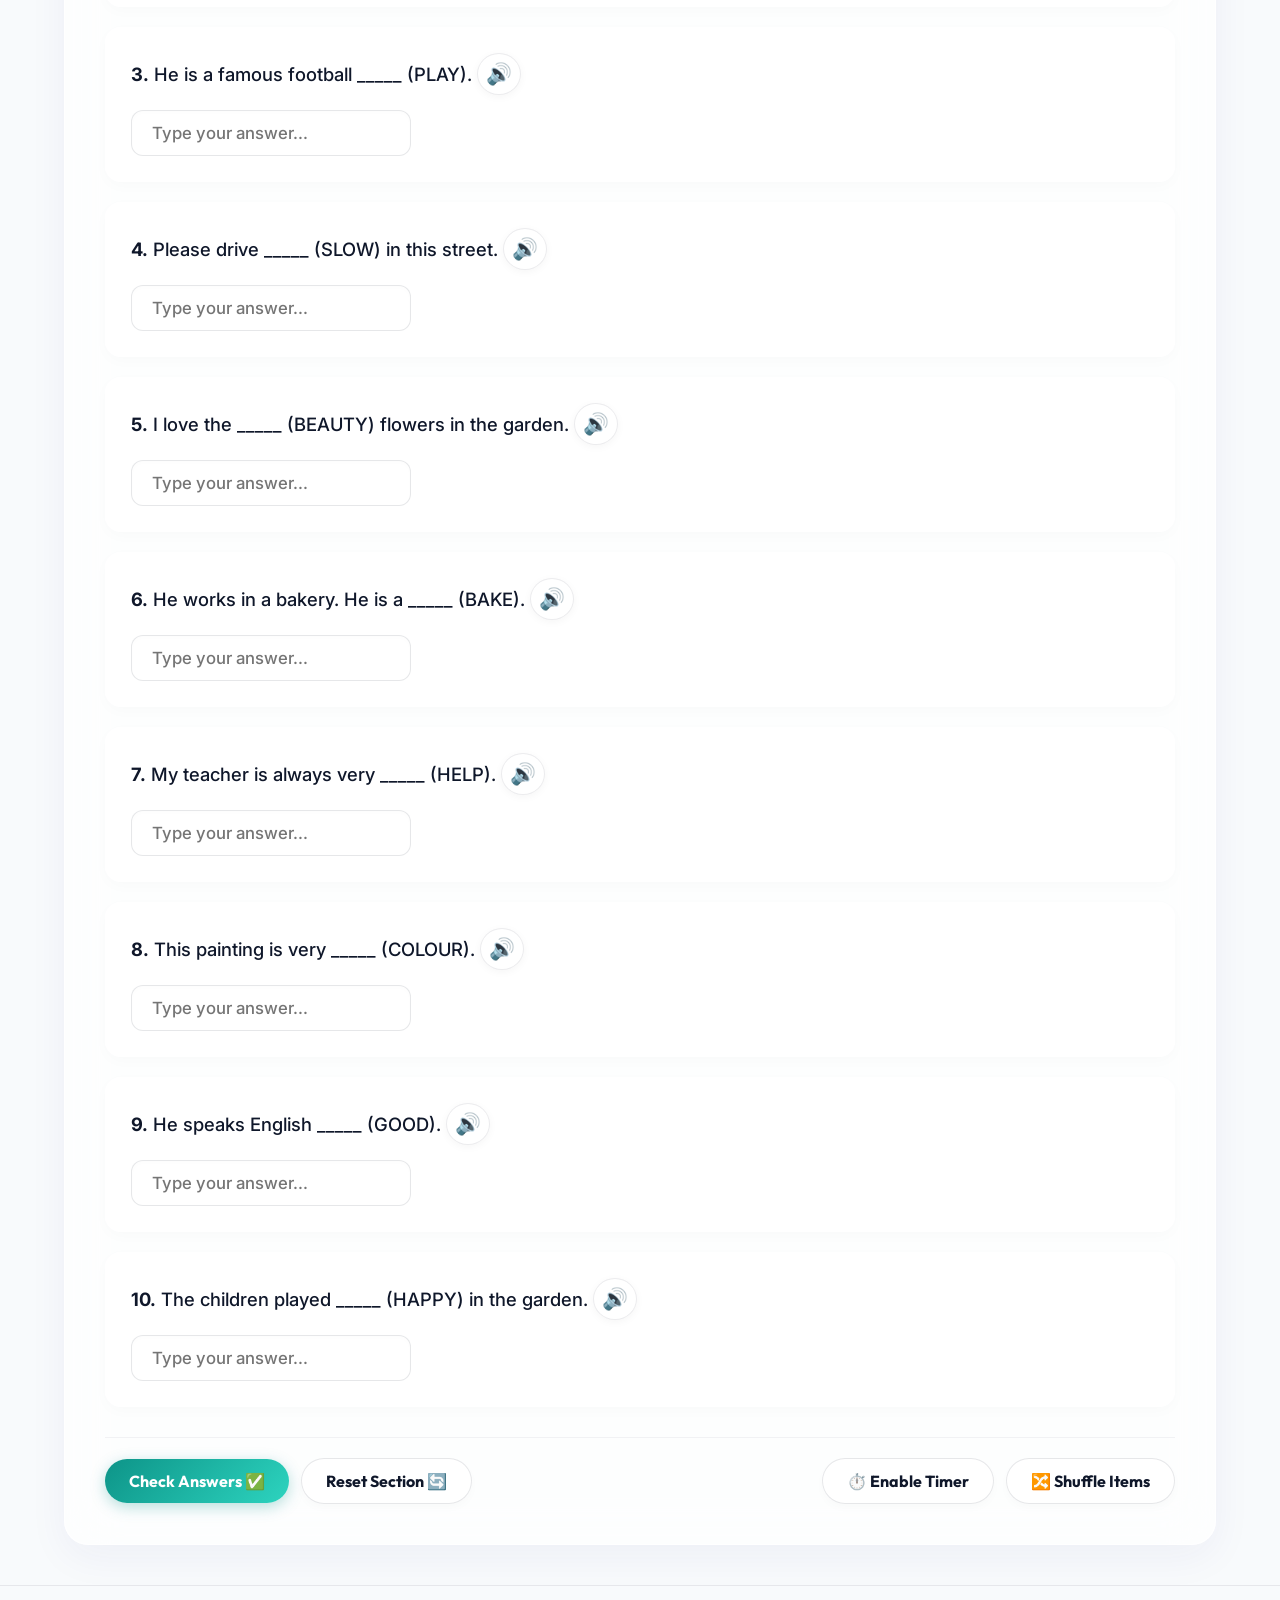
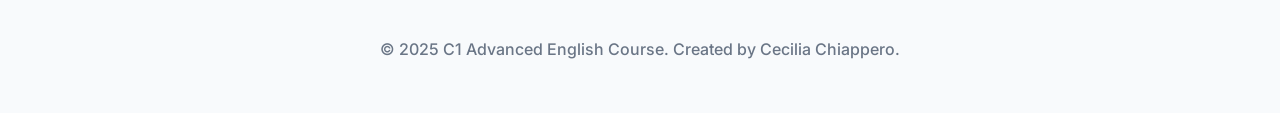
==== commit 95a62ab8: "Fix Google Translate TTS audio playback issue" ====
--- a/index.html
+++ b/index.html
@@ -5,6 +5,7 @@
     <meta name="viewport" content="width=device-width, initial-scale=1.0">
     <title>TEG: Tests, Exercises &amp; Games | All CEFR Levels</title>
     <meta name="description" content="Master English grammar, vocabulary, collocations, and idioms with interactive, graded practice from A1 to C2.">
+    <meta name="referrer" content="no-referrer">
     <link rel="preconnect" href="https://fonts.googleapis.com">
     <link href="https://fonts.googleapis.com/css2?family=Inter:wght@300;400;500;600&family=Outfit:wght@500;700;800&display=swap" rel="stylesheet">
     <link rel="stylesheet" href="https://cdnjs.cloudflare.com/ajax/libs/animate.css/4.1.1/animate.min.css" />
@@ -105,12 +106,27 @@
             <button class="tab-btn" id="tab-btn-idiom_challenge" onclick="setTab('idiom_challenge')">💡 Collocations</button>
             <button class="tab-btn" id="tab-btn-phrasal_verbs" onclick="setTab('phrasal_verbs')">🗣️ Phrasal Verbs</button>
             <button class="tab-btn" id="tab-btn-lexical_fields" onclick="setTab('lexical_fields')">🏢 Lexical Fields</button>
+            <button class="tab-btn" id="tab-btn-grammar_topics" onclick="setTab('grammar_topics')">📘 Grammar Topics</button>
         </div>
 
         <!-- Main Display Card -->
-        <div class="display-card">
-            <div class="display-card-header">
-                <div>
+        <div class="display-card" style="display: flex; gap: 30px; align-items: flex-start;">
+            <!-- Grammar Sidebar (Hidden by default) -->
+            <div id="grammar-sidebar-container" style="display: none; flex-direction: column; gap: 8px; width: 250px; border-right: 1px solid var(--border-color); padding-right: 20px; flex-shrink: 0;">
+                <h3 style="margin-bottom: 10px; color: var(--text-primary); font-family: var(--font-heading);">Grammar Topics</h3>
+                <button class="option-btn" id="gt-btn-comparatives" onclick="setGrammarTopic('comparatives')">Comparatives & Superlatives</button>
+                <button class="option-btn" id="gt-btn-conditionals" onclick="setGrammarTopic('conditionals')">Conditionals</button>
+                <button class="option-btn" id="gt-btn-modals" onclick="setGrammarTopic('modals')">Modals</button>
+                <button class="option-btn" id="gt-btn-passive" onclick="setGrammarTopic('passive')">Passive Voice & Causative</button>
+                <button class="option-btn" id="gt-btn-reported" onclick="setGrammarTopic('reported')">Reported Speech</button>
+                <button class="option-btn" id="gt-btn-gerunds" onclick="setGrammarTopic('gerunds')">Gerunds & Infinitives</button>
+                <button class="option-btn" id="gt-btn-relative" onclick="setGrammarTopic('relative')">Relative Clauses</button>
+            </div>
+
+            <!-- Content Area -->
+            <div style="flex: 1; width: 100%; min-width: 0;">
+                <div class="display-card-header">
+                    <div>
                     <h2 class="exercise-title" id="exercise-title">Word Formation</h2>
                     <p class="exercise-description" id="exercise-description">Change the word in brackets to complete the sentence.</p>
                     <div id="lexical-dropdown-container" style="display: none; margin-top: 15px;">
@@ -145,6 +161,7 @@
                     <button class="btn" onclick="shuffleCurrent()">🔀 Shuffle Items</button>
                 </div>
             </div>
+            </div> <!-- End Content Area -->
         </div>
     </div>
 
@@ -174,6 +191,7 @@
     <script src="js/data_teg_b1b2.js"></script>
     <script src="js/data_teg_c1c2.js"></script>
     <script src="js/data_lexical_fields.js"></script>
+    <script src="js/data_grammar_topics.js"></script>
     <!-- Load Logic -->
     <script src="js/teg.js"></script>
 </body>
--- a/css/teg.css
+++ b/css/teg.css
@@ -1,40 +1,70 @@
-/* TEG (Tests, Exercises & Games) - Specific Styles */
+/* TEG (Tests, Exercises & Games) - Glassmorphism UI Overhaul */
 
 :root {
-    --color-a1: #16a34a; /* Darker green for light theme */
-    --color-a2: #2563eb; /* Darker blue */
-    --color-b1: #ca8a04; /* Darker amber */
-    --color-b2: #ea580c; /* Darker orange */
-    --color-c1: #9333ea; /* Darker purple */
-    --color-c2: #dc2626; /* Darker ruby */
+    --color-a1: #16a34a; 
+    --color-a2: #2563eb; 
+    --color-b1: #ca8a04; 
+    --color-b2: #ea580c; 
+    --color-c1: #9333ea; 
+    --color-c2: #dc2626; 
     
-    /* Override to Light Theme */
-    --bg-primary: #fcfbf9; /* Warm off-white */
-    --bg-secondary: #ffffff; /* Crisp white cards */
-    --bg-tertiary: #f4f2ee; /* Light warm cream */
-    --text-primary: #1e293b; /* Dark slate text */
-    --text-secondary: #64748b; /* Muted slate text */
-    --border-color: rgba(15, 23, 42, 0.08);
-    --shadow-glow: 0 10px 30px rgba(0, 0, 0, 0.04);
+    /* Warm Glassmorphism Theme */
+    --bg-primary: #f8fafc; /* Very light slate/blue-white */
+    --bg-glass: rgba(255, 255, 255, 0.75);
+    --bg-glass-hover: rgba(255, 255, 255, 0.9);
+    --text-primary: #0f172a; 
+    --text-secondary: #475569; 
+    --border-glass: rgba(255, 255, 255, 0.6);
+    --border-glass-dark: rgba(15, 23, 42, 0.08);
+    --shadow-glass: 0 12px 40px rgba(31, 38, 135, 0.05);
+    --shadow-glow: 0 8px 32px rgba(0, 0, 0, 0.04);
+    --border-radius: 24px;
+    --font-heading: 'Outfit', sans-serif;
+    --font-body: 'Inter', sans-serif;
 }
 
 body {
-    background: var(--bg-primary) !important;
+    background-color: var(--bg-primary) !important;
+    background-image: 
+        radial-gradient(circle at 10% 20%, rgba(45, 212, 191, 0.08) 0%, transparent 40%),
+        radial-gradient(circle at 90% 80%, rgba(90, 63, 214, 0.08) 0%, transparent 40%),
+        radial-gradient(circle at 50% 50%, rgba(245, 158, 11, 0.05) 0%, transparent 60%) !important;
+    background-attachment: fixed !important;
     color: var(--text-primary) !important;
+    font-family: var(--font-body);
 }
 
 header {
-    background: rgba(252, 251, 249, 0.9) !important;
-    border-bottom: 1px solid var(--border-color) !important;
+    background: rgba(255, 255, 255, 0.8) !important;
+    backdrop-filter: blur(12px) !important;
+    -webkit-backdrop-filter: blur(12px) !important;
+    border-bottom: 1px solid var(--border-glass) !important;
+    box-shadow: 0 4px 20px rgba(0, 0, 0, 0.02) !important;
 }
 
 .logo {
     color: var(--text-primary) !important;
+    font-family: var(--font-heading);
+    letter-spacing: -0.5px;
+}
+
+h1, h2, h3, h4, h5 {
+    font-family: var(--font-heading);
 }
 
 .teg-container {
-    padding-top: 100px;
+    padding-top: 120px;
     padding-bottom: 80px;
+}
+
+/* Glassmorphism utility */
+.glass-panel {
+    background: var(--bg-glass) !important;
+    backdrop-filter: blur(20px);
+    -webkit-backdrop-filter: blur(20px);
+    border: 1px solid var(--border-glass) !important;
+    box-shadow: var(--shadow-glass) !important;
+    border-radius: var(--border-radius) !important;
 }
 
 /* Student Bar */
@@ -42,76 +72,109 @@
     display: flex;
     justify-content: space-between;
     align-items: center;
-    background: var(--bg-secondary);
-    border: 1px solid var(--border-color);
-    border-radius: var(--border-radius);
-    padding: 15px 25px;
-    margin-bottom: 30px;
+    padding: 20px 30px;
+    margin-bottom: 40px;
     flex-wrap: wrap;
     gap: 15px;
-    box-shadow: var(--shadow-glow);
+    background: var(--bg-glass);
+    backdrop-filter: blur(20px);
+    -webkit-backdrop-filter: blur(20px);
+    border: 1px solid var(--border-glass);
+    box-shadow: var(--shadow-glass);
+    border-radius: 20px;
 }
 
 .student-slots {
     display: flex;
-    gap: 10px;
+    gap: 12px;
 }
 
 .student-slot {
-    padding: 8px 16px;
+    padding: 10px 20px;
     border-radius: 30px;
-    background: rgba(15, 23, 42, 0.04);
-    border: 1px solid var(--border-color);
+    background: rgba(255, 255, 255, 0.5);
+    border: 1px solid var(--border-glass-dark);
     color: var(--text-secondary);
     cursor: pointer;
-    transition: all 0.3s ease;
-    font-weight: 500;
+    transition: all 0.3s cubic-bezier(0.4, 0, 0.2, 1);
+    font-weight: 600;
+    font-family: var(--font-body);
+}
+
+.student-slot:hover {
+    background: rgba(255, 255, 255, 0.9);
+    transform: translateY(-2px);
+    box-shadow: 0 5px 15px rgba(0,0,0,0.03);
 }
 
 .student-slot.active {
-    background: var(--gradient-accent);
+    background: linear-gradient(135deg, #5a3fd6, #8162ff);
     color: white;
     border-color: transparent;
-    box-shadow: 0 4px 15px rgba(99, 102, 241, 0.2);
+    box-shadow: 0 6px 20px rgba(90, 63, 214, 0.25);
 }
 
 .student-name-input {
-    background: rgba(15, 23, 42, 0.02);
-    border: 1px solid var(--border-color);
-    border-radius: 8px;
-    padding: 6px 12px;
+    background: rgba(255, 255, 255, 0.6);
+    border: 1px solid var(--border-glass-dark);
+    border-radius: 12px;
+    padding: 10px 16px;
     color: var(--text-primary);
     font-family: var(--font-body);
-    font-size: 0.9rem;
+    font-weight: 500;
+    font-size: 0.95rem;
     outline: none;
-    width: 150px;
+    width: 160px;
     transition: all 0.3s ease;
 }
 
 .student-name-input:focus {
-    border-color: var(--accent-electric);
-    background: #white;
+    border-color: #5a3fd6;
+    background: #ffffff;
+    box-shadow: 0 0 0 3px rgba(90, 63, 214, 0.1);
 }
 
 /* Level Ladder */
 .level-ladder {
     display: grid;
     grid-template-columns: repeat(auto-fit, minmax(140px, 1fr));
-    gap: 15px;
+    gap: 20px;
     margin-bottom: 40px;
 }
 
 .level-card {
-    background: var(--bg-secondary);
-    border: 1px solid var(--border-color);
-    border-radius: var(--border-radius);
-    padding: 20px 15px;
+    background: var(--bg-glass);
+    backdrop-filter: blur(20px);
+    -webkit-backdrop-filter: blur(20px);
+    border: 1px solid var(--border-glass);
+    border-radius: 20px;
+    padding: 25px 15px;
     text-align: center;
     cursor: pointer;
-    transition: all 0.3s cubic-bezier(0.4, 0, 0.2, 1);
+    transition: all 0.4s cubic-bezier(0.34, 1.56, 0.64, 1);
     position: relative;
     overflow: hidden;
-    box-shadow: var(--shadow-glow);
+    box-shadow: var(--shadow-glass);
+}
+
+.level-card::before {
+    content: '';
+    position: absolute;
+    top: 0; left: 0; right: 0; bottom: 0;
+    background: linear-gradient(180deg, rgba(255,255,255,0.4) 0%, rgba(255,255,255,0) 100%);
+    opacity: 0;
+    transition: opacity 0.3s;
+    pointer-events: none;
+}
+
+.level-card:hover {
+    transform: translateY(-8px);
+    box-shadow: 0 15px 35px rgba(0, 0, 0, 0.06);
+    background: var(--bg-glass-hover);
+}
+
+.level-card:hover::before {
+    opacity: 1;
 }
 
 .level-card::after {
@@ -120,37 +183,41 @@
     bottom: 0;
     left: 0;
     width: 100%;
-    height: 4px;
+    height: 6px;
     background: transparent;
     transition: background-color 0.3s;
+    pointer-events: none;
 }
 
 .level-card.active {
     transform: translateY(-5px);
-    border-color: rgba(15, 23, 42, 0.15);
-    box-shadow: 0 10px 30px rgba(0, 0, 0, 0.08);
+    border-color: rgba(255,255,255,0.8);
+    box-shadow: 0 15px 35px rgba(0, 0, 0, 0.08);
+    background: #ffffff;
 }
 
 .level-card.active::after {
-    background: var(--level-color, var(--accent-electric));
+    background: var(--level-color, #5a3fd6);
 }
 
 .level-badge {
-    font-size: 1.2rem;
+    font-size: 1.3rem;
+    font-family: var(--font-heading);
     font-weight: 800;
-    padding: 4px 12px;
+    padding: 6px 16px;
     border-radius: 30px;
     display: inline-block;
-    margin-bottom: 10px;
+    margin-bottom: 12px;
     color: white;
-}
-
-.level-card.a1 .level-badge { background-color: var(--color-a1); }
-.level-card.a2 .level-badge { background-color: var(--color-a2); }
-.level-card.b1 .level-badge { background-color: var(--color-b1); }
-.level-card.b2 .level-badge { background-color: var(--color-b2); }
-.level-card.c1 .level-badge { background-color: var(--color-c1); }
-.level-card.c2 .level-badge { background-color: var(--color-c2); }
+    box-shadow: 0 4px 10px rgba(0,0,0,0.1);
+}
+
+.level-card.a1 .level-badge { background: linear-gradient(135deg, var(--color-a1), #22c55e); }
+.level-card.a2 .level-badge { background: linear-gradient(135deg, var(--color-a2), #3b82f6); }
+.level-card.b1 .level-badge { background: linear-gradient(135deg, var(--color-b1), #eab308); }
+.level-card.b2 .level-badge { background: linear-gradient(135deg, var(--color-b2), #f97316); }
+.level-card.c1 .level-badge { background: linear-gradient(135deg, var(--color-c1), #a855f7); }
+.level-card.c2 .level-badge { background: linear-gradient(135deg, var(--color-c2), #ef4444); }
 
 .level-card.a1 { --level-color: var(--color-a1); }
 .level-card.a2 { --level-color: var(--color-a2); }
@@ -160,16 +227,17 @@
 .level-card.c2 { --level-color: var(--color-c2); }
 
 .level-info {
-    font-size: 0.8rem;
+    font-size: 0.85rem;
     color: var(--text-secondary);
     margin-top: 5px;
+    font-weight: 500;
 }
 
 .level-progress-mini {
-    height: 4px;
-    background: rgba(15, 23, 42, 0.05);
-    border-radius: 2px;
-    margin-top: 10px;
+    height: 6px;
+    background: rgba(15, 23, 42, 0.06);
+    border-radius: 3px;
+    margin-top: 15px;
     overflow: hidden;
 }
 
@@ -177,97 +245,125 @@
     height: 100%;
     width: 0%;
     background: var(--level-color);
-    transition: width 0.5s ease;
+    border-radius: 3px;
+    transition: width 0.8s cubic-bezier(0.34, 1.56, 0.64, 1);
 }
 
 /* Category Tabs */
 .tabs-container {
     display: flex;
-    overflow-x: auto;
-    gap: 8px;
+    flex-wrap: wrap;
+    justify-content: center;
+    gap: 10px;
     padding-bottom: 10px;
-    margin-bottom: 25px;
-    border-bottom: 1px solid var(--border-color);
-}
-
-.tabs-container::-webkit-scrollbar {
-    height: 4px;
-}
-
-.tabs-container::-webkit-scrollbar-thumb {
-    background: rgba(15, 23, 42, 0.1);
-    border-radius: 10px;
+    margin-bottom: 30px;
+    border-bottom: 2px solid rgba(15, 23, 42, 0.04);
 }
 
 .tab-btn {
-    padding: 10px 18px;
+    padding: 12px 22px;
     background: transparent;
     border: none;
     color: var(--text-secondary);
     cursor: pointer;
     font-family: var(--font-heading);
-    font-weight: 600;
-    font-size: 0.95rem;
+    font-weight: 700;
+    font-size: 1rem;
     white-space: nowrap;
-    border-bottom: 2px solid transparent;
+    border-radius: 30px;
     transition: all 0.3s ease;
+    margin-bottom: 5px;
+}
+
+.tab-btn:hover {
+    background: rgba(15, 23, 42, 0.03);
+    color: var(--text-primary);
 }
 
 .tab-btn.active {
-    color: var(--level-color, var(--accent-electric));
-    border-bottom-color: var(--level-color, var(--accent-electric));
-}
-
-/* Display Card */
+    background: var(--bg-glass);
+    color: var(--level-color, #5a3fd6);
+    box-shadow: 0 4px 15px rgba(0, 0, 0, 0.05);
+    border: 1px solid var(--border-glass);
+}
+
+/* Main Display Card */
 .display-card {
-    background: var(--bg-secondary);
-    border: 1px solid var(--border-color);
-    border-radius: var(--border-radius);
-    padding: 35px;
-    box-shadow: 0 8px 30px rgba(0, 0, 0, 0.05);
+    background: var(--bg-glass);
+    backdrop-filter: blur(25px);
+    -webkit-backdrop-filter: blur(25px);
+    border: 1px solid var(--border-glass);
+    border-radius: 24px;
+    padding: 40px;
+    box-shadow: var(--shadow-glass);
+    margin-bottom: 40px;
+    position: relative;
+    /* Removed z-index to fix Safari touch bug */
+    -webkit-transform: translate3d(0,0,0); /* Hardware acceleration fixes touch bugs on blur */
+}
+
+.display-card-header {
+    display: flex;
+    justify-content: space-between;
+    align-items: center;
     margin-bottom: 30px;
-}
-
-.display-card-header {
-    display: flex;
-    justify-content: space-between;
-    align-items: center;
-    margin-bottom: 25px;
     border-bottom: 1px solid rgba(15, 23, 42, 0.05);
-    padding-bottom: 15px;
+    padding-bottom: 20px;
 }
 
 .exercise-title {
-    font-size: 1.6rem;
+    font-size: 1.8rem;
     font-weight: 800;
     color: var(--text-primary);
+    letter-spacing: -0.5px;
+    display: flex;
+    align-items: center;
+    gap: 10px;
 }
 
 .exercise-description {
     color: var(--text-secondary);
-    font-size: 0.95rem;
-    margin-bottom: 25px;
+    font-size: 1.05rem;
+    margin-top: 5px;
+    margin-bottom: 0;
+}
+
+/* Grammar Sidebar */
+#grammar-sidebar-container {
+    background: rgba(255, 255, 255, 0.5);
+    border-radius: 16px;
+    padding: 20px;
+    border: 1px solid rgba(255, 255, 255, 0.8);
+    box-shadow: inset 0 2px 10px rgba(0,0,0,0.01);
+}
+
+#grammar-sidebar-container h3 {
+    font-size: 1.2rem;
+    font-weight: 700;
 }
 
 /* Question Items */
 .question-item {
-    background: rgba(15, 23, 42, 0.02);
-    border: 1px solid rgba(15, 23, 42, 0.05);
-    border-radius: 12px;
-    padding: 20px;
-    margin-bottom: 15px;
+    background: rgba(255, 255, 255, 0.6);
+    border: 1px solid rgba(255, 255, 255, 0.8);
+    border-radius: 16px;
+    padding: 25px;
+    margin-bottom: 20px;
     display: flex;
     flex-direction: column;
-    gap: 12px;
+    gap: 15px;
     transition: all 0.3s ease;
+    box-shadow: 0 4px 15px rgba(0,0,0,0.02);
 }
 
 .question-item:hover {
-    background: rgba(15, 23, 42, 0.04);
+    background: rgba(255, 255, 255, 0.9);
+    transform: translateY(-2px);
+    box-shadow: 0 8px 25px rgba(0,0,0,0.04);
 }
 
 .question-text {
-    font-size: 1.1rem;
+    font-size: 1.15rem;
     font-weight: 500;
     line-height: 1.6;
     color: var(--text-primary);
@@ -275,53 +371,58 @@
 
 .input-container {
     display: flex;
-    gap: 10px;
+    gap: 12px;
     align-items: center;
     flex-wrap: wrap;
 }
 
 .teg-input {
-    background: #ffffff;
-    border: 1px solid var(--border-color);
-    border-radius: 8px;
-    padding: 10px 16px;
+    background: rgba(255, 255, 255, 0.8);
+    border: 1px solid rgba(15, 23, 42, 0.1);
+    border-radius: 12px;
+    padding: 12px 20px;
     color: var(--text-primary);
     font-family: var(--font-body);
-    font-size: 1rem;
+    font-size: 1.05rem;
+    font-weight: 500;
     outline: none;
     transition: all 0.3s ease;
-    width: 250px;
+    width: 280px;
+    box-shadow: inset 0 2px 4px rgba(0,0,0,0.01);
 }
 
 .teg-input:focus {
-    border-color: var(--level-color, var(--accent-electric));
-    box-shadow: 0 0 10px rgba(99, 102, 241, 0.1);
+    background: #ffffff;
+    border-color: var(--level-color, #5a3fd6);
+    box-shadow: 0 0 0 4px rgba(90, 63, 214, 0.1);
 }
 
 .check-indicator {
-    font-size: 1.2rem;
+    font-size: 1.4rem;
     margin-left: 10px;
 }
 
 .explanation-box {
     margin-top: 10px;
-    background: rgba(15, 23, 42, 0.02);
-    border-left: 3px solid var(--level-color);
-    padding: 10px 15px;
-    border-radius: 0 8px 8px 0;
-    font-size: 0.9rem;
+    background: rgba(255, 255, 255, 0.8);
+    border-left: 4px solid var(--level-color, #5a3fd6);
+    padding: 15px 20px;
+    border-radius: 0 12px 12px 0;
+    font-size: 0.95rem;
     color: var(--text-secondary);
     display: none;
+    line-height: 1.5;
+    box-shadow: 0 2px 10px rgba(0,0,0,0.02);
 }
 
 /* States */
 .question-item.correct {
-    border-color: rgba(22, 163, 74, 0.3);
-    background: rgba(22, 163, 74, 0.03);
+    border-color: rgba(34, 197, 94, 0.4);
+    background: rgba(34, 197, 94, 0.04);
 }
 .question-item.incorrect {
-    border-color: rgba(220, 38, 38, 0.3);
-    background: rgba(220, 38, 38, 0.03);
+    border-color: rgba(239, 68, 68, 0.4);
+    background: rgba(239, 68, 68, 0.04);
 }
 
 .question-item.correct .explanation-box,
@@ -331,175 +432,227 @@
 
 /* Speaker button */
 .speaker-btn {
-    background: rgba(15, 23, 42, 0.04);
-    border: none;
+    background: #ffffff;
+    border: 1px solid rgba(15, 23, 42, 0.08);
     cursor: pointer;
-    font-size: 1.2rem;
-    padding: 6px;
+    font-size: 1.3rem;
+    padding: 8px;
     border-radius: 50%;
-    transition: all 0.3s;
+    transition: all 0.3s cubic-bezier(0.34, 1.56, 0.64, 1);
     display: inline-flex;
     align-items: center;
     justify-content: center;
     color: var(--text-primary);
+    box-shadow: 0 2px 8px rgba(0,0,0,0.04);
 }
 
 .speaker-btn:hover {
-    background: rgba(99, 102, 241, 0.1);
-    transform: scale(1.1);
-}
-
-/* Controls */
+    background: #5a3fd6;
+    border-color: #5a3fd6;
+    color: white;
+    transform: scale(1.15) rotate(5deg);
+    box-shadow: 0 5px 15px rgba(90, 63, 214, 0.3);
+}
+
+/* Controls & Buttons */
 .control-row {
     display: flex;
     justify-content: space-between;
     align-items: center;
     flex-wrap: wrap;
     gap: 15px;
-    margin-top: 20px;
+    margin-top: 30px;
+    padding-top: 20px;
+    border-top: 1px solid rgba(15, 23, 42, 0.05);
 }
 
 .control-group {
     display: flex;
-    gap: 10px;
-    align-items: center;
+    gap: 12px;
+    align-items: center;
+}
+
+.btn {
+    background: rgba(255, 255, 255, 0.8);
+    border: 1px solid rgba(15, 23, 42, 0.1);
+    border-radius: 30px;
+    padding: 12px 24px;
+    color: var(--text-primary);
+    font-family: var(--font-heading);
+    font-weight: 700;
+    font-size: 1rem;
+    cursor: pointer;
+    transition: all 0.3s cubic-bezier(0.34, 1.56, 0.64, 1);
+    box-shadow: 0 4px 10px rgba(0,0,0,0.02);
+}
+
+.btn:hover {
+    background: #ffffff;
+    transform: translateY(-2px);
+    box-shadow: 0 8px 20px rgba(0,0,0,0.06);
+    border-color: var(--text-primary);
+}
+
+.btn[style*="background: var(--gradient-teal)"] {
+    background: linear-gradient(135deg, #0d9488, #2dd4bf) !important;
+    color: white;
+    border: none;
+    box-shadow: 0 4px 15px rgba(13, 148, 136, 0.3);
+}
+
+.btn[style*="background: var(--gradient-teal)"]:hover {
+    transform: translateY(-3px);
+    box-shadow: 0 8px 25px rgba(13, 148, 136, 0.4);
+}
+
+/* Options Grid for Multiple Choice */
+.options-grid {
+    display: grid;
+    grid-template-columns: repeat(auto-fit, minmax(220px, 1fr));
+    gap: 15px;
+    margin-top: 15px;
+}
+
+.option-btn {
+    background: #ffffff;
+    border: 1px solid rgba(15, 23, 42, 0.1);
+    border-radius: 12px;
+    padding: 15px 20px;
+    color: var(--text-primary);
+    font-family: var(--font-body);
+    font-weight: 500;
+    font-size: 1rem;
+    cursor: pointer;
+    transition: all 0.3s cubic-bezier(0.34, 1.56, 0.64, 1);
+    text-align: left;
+    box-shadow: 0 2px 8px rgba(0,0,0,0.02);
+    position: relative;
+    overflow: hidden;
+}
+
+.option-btn:hover {
+    transform: translateY(-2px);
+    box-shadow: 0 6px 15px rgba(0,0,0,0.05);
+    border-color: rgba(15, 23, 42, 0.2);
+}
+
+.option-btn.selected {
+    background: rgba(90, 63, 214, 0.05);
+    border-color: #5a3fd6;
+    box-shadow: 0 0 0 1px #5a3fd6;
+}
+
+.option-btn.correct {
+    background: rgba(34, 197, 94, 0.1);
+    border-color: #22c55e;
+    color: #15803d;
+    box-shadow: 0 0 0 1px #22c55e;
+}
+
+.option-btn.incorrect {
+    background: rgba(239, 68, 68, 0.1);
+    border-color: #ef4444;
+    color: #b91c1c;
+    box-shadow: 0 0 0 1px #ef4444;
 }
 
 /* Matching Game */
 .matching-grid {
     display: grid;
     grid-template-columns: repeat(auto-fit, minmax(180px, 1fr));
-    gap: 15px;
-    margin-bottom: 25px;
+    gap: 20px;
+    margin-bottom: 30px;
 }
 
 .match-card {
-    background: #ffffff;
-    border: 2px solid var(--border-color);
-    border-radius: 12px;
-    padding: 20px;
+    background: rgba(255, 255, 255, 0.8);
+    border: 2px solid rgba(15, 23, 42, 0.08);
+    border-radius: 16px;
+    padding: 25px 20px;
     text-align: center;
     cursor: pointer;
-    transition: all 0.3s ease;
+    transition: all 0.4s cubic-bezier(0.34, 1.56, 0.64, 1);
     user-select: none;
     font-weight: 600;
-    min-height: 80px;
+    min-height: 90px;
     display: flex;
     align-items: center;
     justify-content: center;
-    box-shadow: 0 4px 10px rgba(0, 0, 0, 0.02);
+    box-shadow: 0 4px 15px rgba(0, 0, 0, 0.03);
     color: var(--text-primary);
 }
 
 .match-card:hover {
-    border-color: rgba(15, 23, 42, 0.15);
-    transform: translateY(-2px);
-    box-shadow: 0 8px 20px rgba(0, 0, 0, 0.05);
+    border-color: rgba(15, 23, 42, 0.2);
+    transform: translateY(-4px);
+    box-shadow: 0 10px 25px rgba(0, 0, 0, 0.06);
+    background: #ffffff;
 }
 
 .match-card.selected {
-    background: rgba(99, 102, 241, 0.08);
-    border-color: var(--accent-electric);
-    box-shadow: 0 0 15px rgba(99, 102, 241, 0.15);
+    background: rgba(90, 63, 214, 0.08);
+    border-color: #5a3fd6;
+    box-shadow: 0 0 0 2px rgba(90, 63, 214, 0.2);
 }
 
 .match-card.matched {
-    background: rgba(22, 163, 74, 0.08);
-    border-color: var(--color-a1);
-    color: var(--color-a1);
+    background: rgba(34, 197, 94, 0.08);
+    border-color: #22c55e;
+    color: #15803d;
     cursor: default;
     transform: none;
     box-shadow: none;
 }
 
-/* Options */
-.options-grid {
-    display: grid;
-    grid-template-columns: repeat(auto-fit, minmax(200px, 1fr));
-    gap: 12px;
-    margin-top: 10px;
-}
-
-.option-btn {
-    background: #ffffff;
-    border: 1px solid var(--border-color);
-    border-radius: 8px;
-    padding: 12px 18px;
-    color: var(--text-primary);
-    font-family: var(--font-body);
-    font-size: 0.95rem;
-    cursor: pointer;
-    transition: all 0.3s ease;
-    text-align: left;
-}
-
-.option-btn:hover {
-    background: rgba(15, 23, 42, 0.02);
-    border-color: rgba(15, 23, 42, 0.15);
-}
-
-.option-btn.selected {
-    background: rgba(99, 102, 241, 0.06);
-    border-color: var(--accent-electric);
-}
-
-.option-btn.correct {
-    background: rgba(22, 163, 74, 0.08);
-    border-color: var(--color-a1);
-    color: var(--color-a1);
-}
-
-.option-btn.incorrect {
-    background: rgba(220, 38, 38, 0.08);
-    border-color: var(--color-c2);
-    color: var(--color-c2);
-}
-
 /* Badge Display block */
 .badge-display {
     display: flex;
     align-items: center;
-    gap: 15px;
-    background: var(--bg-secondary);
-    border: 1px solid var(--border-color);
-    border-radius: var(--border-radius);
-    padding: 20px 25px;
-    margin-bottom: 30px;
-    box-shadow: var(--shadow-glow);
+    gap: 20px;
+    background: var(--bg-glass);
+    backdrop-filter: blur(20px);
+    -webkit-backdrop-filter: blur(20px);
+    border: 1px solid var(--border-glass);
+    border-radius: 20px;
+    padding: 25px 30px;
+    margin-bottom: 40px;
+    box-shadow: var(--shadow-glass);
 }
 
 .badge-art {
-    font-size: 3rem;
+    font-size: 3.5rem;
+    filter: drop-shadow(0 4px 10px rgba(0,0,0,0.1));
 }
 
 .timer-widget {
-    background: rgba(220, 38, 38, 0.08);
-    border: 1px solid rgba(220, 38, 38, 0.2);
-    color: var(--color-c2);
-    padding: 8px 16px;
+    background: rgba(239, 68, 68, 0.08);
+    border: 1px solid rgba(239, 68, 68, 0.2);
+    color: #ef4444;
+    padding: 10px 20px;
     border-radius: 30px;
-    font-weight: 700;
-    display: flex;
-    align-items: center;
-    gap: 8px;
+    font-family: var(--font-heading);
+    font-weight: 800;
+    font-size: 1.1rem;
+    display: flex;
+    align-items: center;
+    gap: 10px;
+    box-shadow: 0 4px 15px rgba(239, 68, 68, 0.1);
 }
 
 /* Confetti Modal */
 .results-modal {
     position: fixed;
-    top: 0;
-    left: 0;
-    width: 100%;
-    height: 100%;
-    background: rgba(15, 23, 42, 0.5);
-    backdrop-filter: blur(8px);
+    top: 0; left: 0; width: 100%; height: 100%;
+    background: rgba(15, 23, 42, 0.4);
+    backdrop-filter: blur(10px);
+    -webkit-backdrop-filter: blur(10px);
     display: flex;
     align-items: center;
     justify-content: center;
     z-index: 2000;
     opacity: 0;
     pointer-events: none;
-    transition: opacity 0.3s ease;
+    transition: opacity 0.4s ease;
 }
 
 .results-modal.active {
@@ -508,54 +661,43 @@
 }
 
 .results-content {
-    background: var(--bg-secondary);
-    border: 1px solid var(--border-color);
-    border-radius: 24px;
-    padding: 40px;
+    background: rgba(255, 255, 255, 0.95);
+    border: 1px solid var(--border-glass);
+    border-radius: 30px;
+    padding: 50px 40px;
     width: 90%;
     max-width: 500px;
     text-align: center;
-    box-shadow: 0 20px 50px rgba(0, 0, 0, 0.15);
-    transform: scale(0.9);
-    transition: transform 0.3s ease;
+    box-shadow: 0 25px 60px rgba(0, 0, 0, 0.2);
+    transform: scale(0.9) translateY(20px);
+    transition: all 0.4s cubic-bezier(0.34, 1.56, 0.64, 1);
     color: var(--text-primary);
 }
 
 .results-modal.active .results-content {
-    transform: scale(1);
+    transform: scale(1) translateY(0);
 }
 
 .score-circle {
-    width: 150px;
-    height: 150px;
+    width: 160px;
+    height: 160px;
     border-radius: 50%;
-    border: 8px solid var(--level-color, var(--accent-electric));
+    border: 10px solid var(--level-color, #5a3fd6);
     display: flex;
     align-items: center;
     justify-content: center;
-    margin: 0 auto 25px;
-    font-size: 2.2rem;
+    margin: 0 auto 30px;
+    font-size: 2.5rem;
     font-weight: 800;
     font-family: var(--font-heading);
-}
-
-/* Custom button tweaks for light theme */
-.btn {
-    border: 1px solid var(--border-color);
-    background: var(--bg-secondary);
-    color: var(--text-primary);
-}
-
-.btn:hover {
-    background: rgba(99, 102, 241, 0.05);
-    border-color: var(--accent-electric);
-    color: var(--accent-electric);
+    box-shadow: 0 10px 30px rgba(0,0,0,0.1), inset 0 5px 15px rgba(0,0,0,0.05);
 }
 
 footer {
-    background: var(--bg-secondary) !important;
-    border-top: 1px solid var(--border-color) !important;
+    background: transparent !important;
+    border-top: 1px solid var(--border-glass-dark) !important;
     color: var(--text-secondary) !important;
+    font-weight: 500;
 }
 
 /* Memory Game Styles */
@@ -563,7 +705,7 @@
     display: grid;
     grid-template-columns: repeat(4, 1fr);
     gap: 15px;
-    margin-bottom: 25px;
+    margin-bottom: 30px;
     perspective: 1000px;
 }
 
@@ -571,13 +713,34 @@
     .memory-grid {
         grid-template-columns: repeat(2, 1fr);
     }
+    
+    .display-card {
+        padding: 20px; /* Reduced padding on mobile */
+    }
+    
+    .teg-container {
+        padding-top: 80px; /* Reduced top padding to avoid header overlap */
+    }
+    
+    .teg-input {
+        width: 100%; /* Better width on mobile */
+    }
+
+    #grammar-sidebar-container {
+        width: 100% !important;
+        border-right: none !important;
+        border-bottom: 1px solid var(--border-glass-dark);
+        padding-right: 0 !important;
+        padding-bottom: 20px;
+        margin-bottom: 20px;
+    }
 }
 
 .memory-card {
-    height: 120px;
+    height: 130px;
     position: relative;
     transform-style: preserve-3d;
-    transition: transform 0.6s;
+    transition: transform 0.6s cubic-bezier(0.34, 1.56, 0.64, 1);
     cursor: pointer;
 }
 
@@ -590,31 +753,130 @@
     width: 100%;
     height: 100%;
     backface-visibility: hidden;
-    border-radius: 12px;
-    border: 2px solid var(--border-color);
+    border-radius: 16px;
+    border: 1px solid rgba(15, 23, 42, 0.08);
     display: flex;
     align-items: center;
     justify-content: center;
     padding: 15px;
     font-weight: 600;
     text-align: center;
-    box-shadow: var(--shadow-glow);
+    box-shadow: 0 4px 15px rgba(0,0,0,0.03);
 }
 
 .memory-card-back {
-    background: linear-gradient(135deg, var(--accent-electric), var(--level-color, #6366f1));
+    background: linear-gradient(135deg, #5a3fd6, #8162ff);
     color: white;
-    font-size: 2rem;
+    font-size: 2.5rem;
+    border: none;
 }
 
 .memory-card-front {
-    background: var(--bg-secondary);
+    background: #ffffff;
     color: var(--text-primary);
     transform: rotateY(180deg);
 }
 
 .memory-card.matched .memory-card-front {
-    background: rgba(22, 163, 74, 0.08);
-    border-color: var(--color-a1);
-    color: var(--color-a1);
-}
+    background: rgba(34, 197, 94, 0.05);
+    border-color: rgba(34, 197, 94, 0.3);
+    color: #15803d;
+    box-shadow: none;
+}
+
+/* ── Grammar Theory Box ─────────────────────────────────────────── */
+.grammar-theory-box {
+    background: linear-gradient(135deg, rgba(255,248,230,0.95) 0%, rgba(255,243,210,0.90) 100%);
+    border: 1.5px solid rgba(234, 179, 8, 0.35);
+    border-left: 5px solid #eab308;
+    border-radius: 16px;
+    margin-bottom: 28px;
+    overflow: hidden;
+    box-shadow: 0 4px 20px rgba(234,179,8,0.08);
+    transition: box-shadow 0.3s ease;
+}
+
+.grammar-theory-box:hover {
+    box-shadow: 0 6px 28px rgba(234,179,8,0.14);
+}
+
+.grammar-theory-header {
+    display: flex;
+    align-items: center;
+    gap: 10px;
+    padding: 16px 22px;
+    cursor: pointer;
+    user-select: none;
+    border-radius: 16px;
+    transition: background 0.2s;
+}
+
+.grammar-theory-header:hover {
+    background: rgba(234, 179, 8, 0.07);
+}
+
+.grammar-theory-icon {
+    font-size: 1.3rem;
+}
+
+.grammar-theory-label {
+    font-family: var(--font-heading);
+    font-weight: 700;
+    font-size: 1rem;
+    color: #92400e;
+    flex: 1;
+    letter-spacing: 0.02em;
+}
+
+.grammar-theory-chevron {
+    font-size: 1.1rem;
+    color: #ca8a04;
+    transition: transform 0.35s cubic-bezier(0.34, 1.56, 0.64, 1);
+    display: inline-block;
+}
+
+.grammar-theory-box.open .grammar-theory-chevron {
+    transform: rotate(90deg);
+}
+
+.grammar-theory-body {
+    max-height: 0;
+    overflow: hidden;
+    transition: max-height 0.4s cubic-bezier(0.4, 0, 0.2, 1), padding 0.3s ease;
+    padding: 0 22px;
+}
+
+.grammar-theory-box.open .grammar-theory-body {
+    max-height: 600px;
+    padding: 0 22px 20px;
+}
+
+.grammar-theory-body p {
+    font-size: 0.97rem;
+    line-height: 1.75;
+    color: #44403c;
+    margin: 0 0 14px;
+}
+
+.grammar-theory-body strong {
+    color: #78350f;
+    font-weight: 700;
+}
+
+.grammar-theory-body em {
+    color: #92400e;
+    font-style: italic;
+    font-weight: 500;
+}
+
+.grammar-theory-speak {
+    font-size: 0.85rem !important;
+    padding: 7px 14px !important;
+    border-radius: 20px !important;
+    background: rgba(255, 255, 255, 0.8) !important;
+    border: 1px solid rgba(234,179,8,0.3) !important;
+    color: #78350f !important;
+    display: inline-flex;
+    align-items: center;
+    gap: 5px;
+}
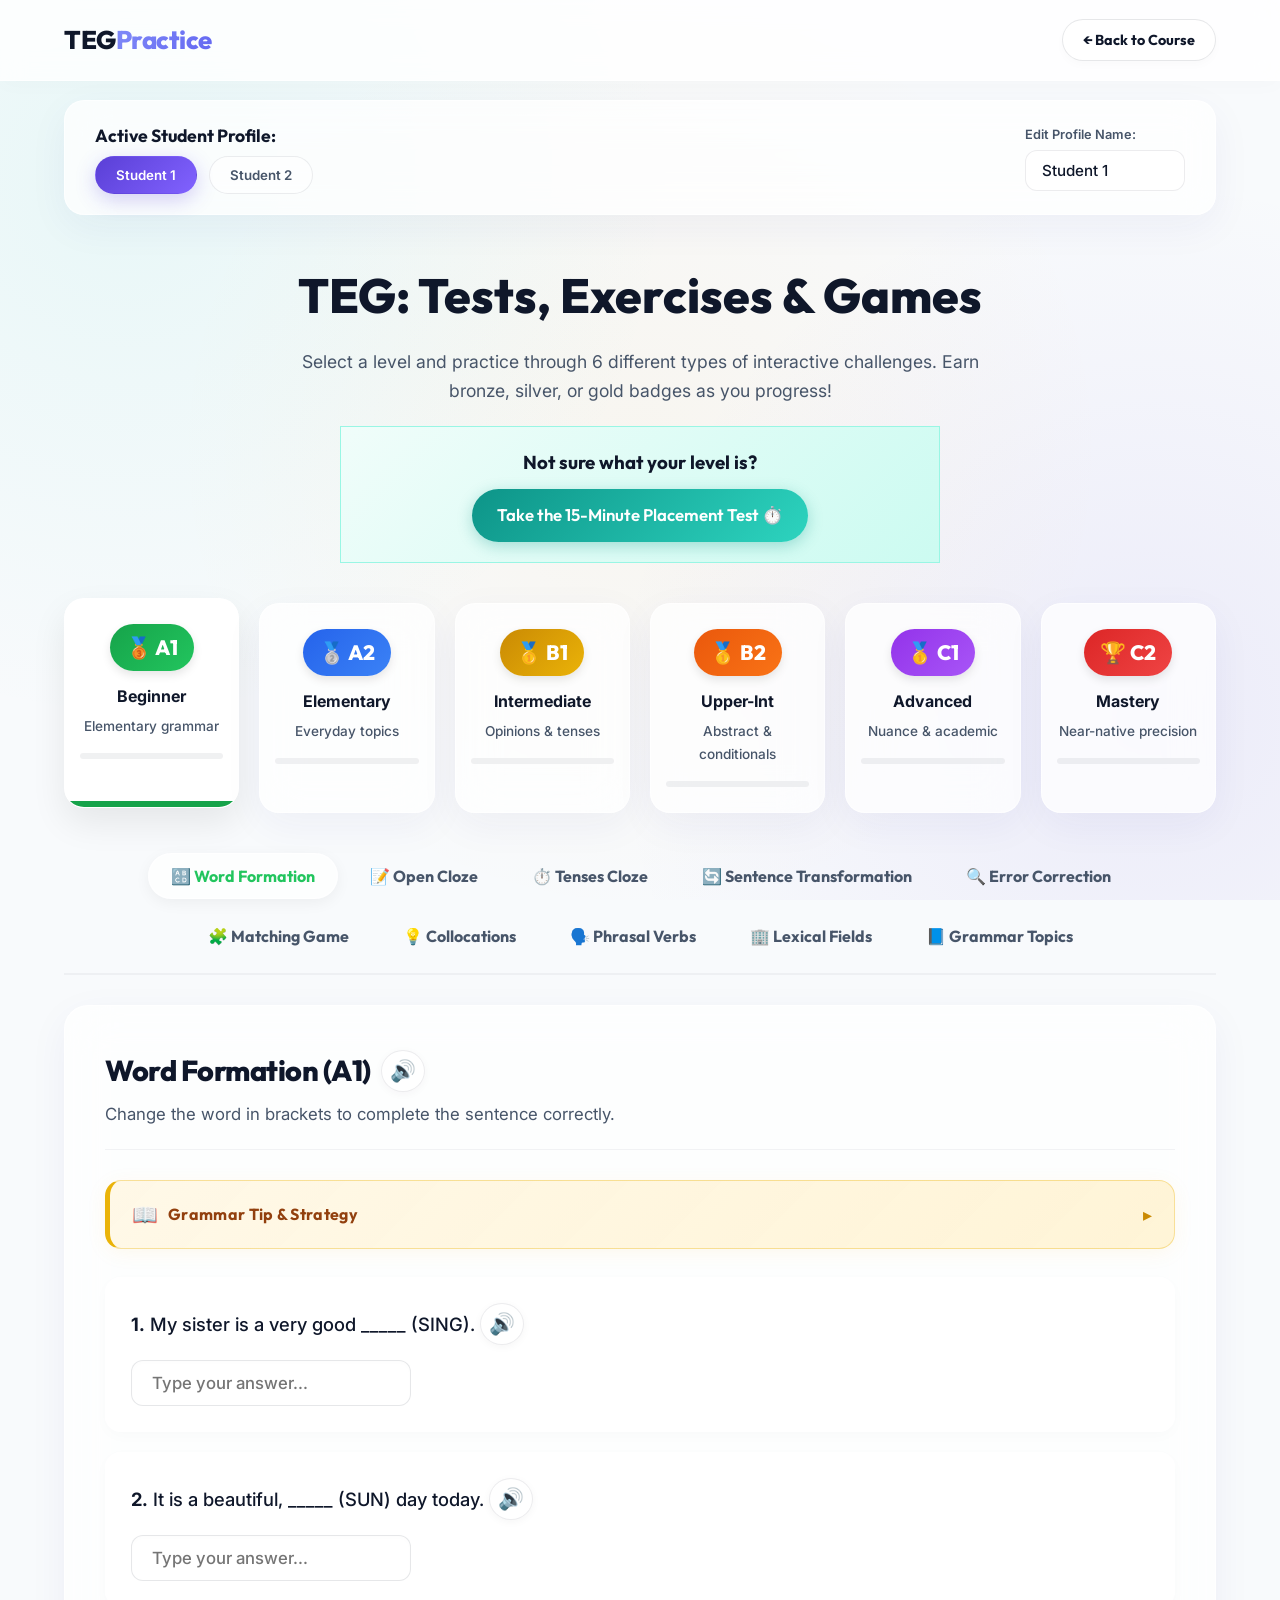
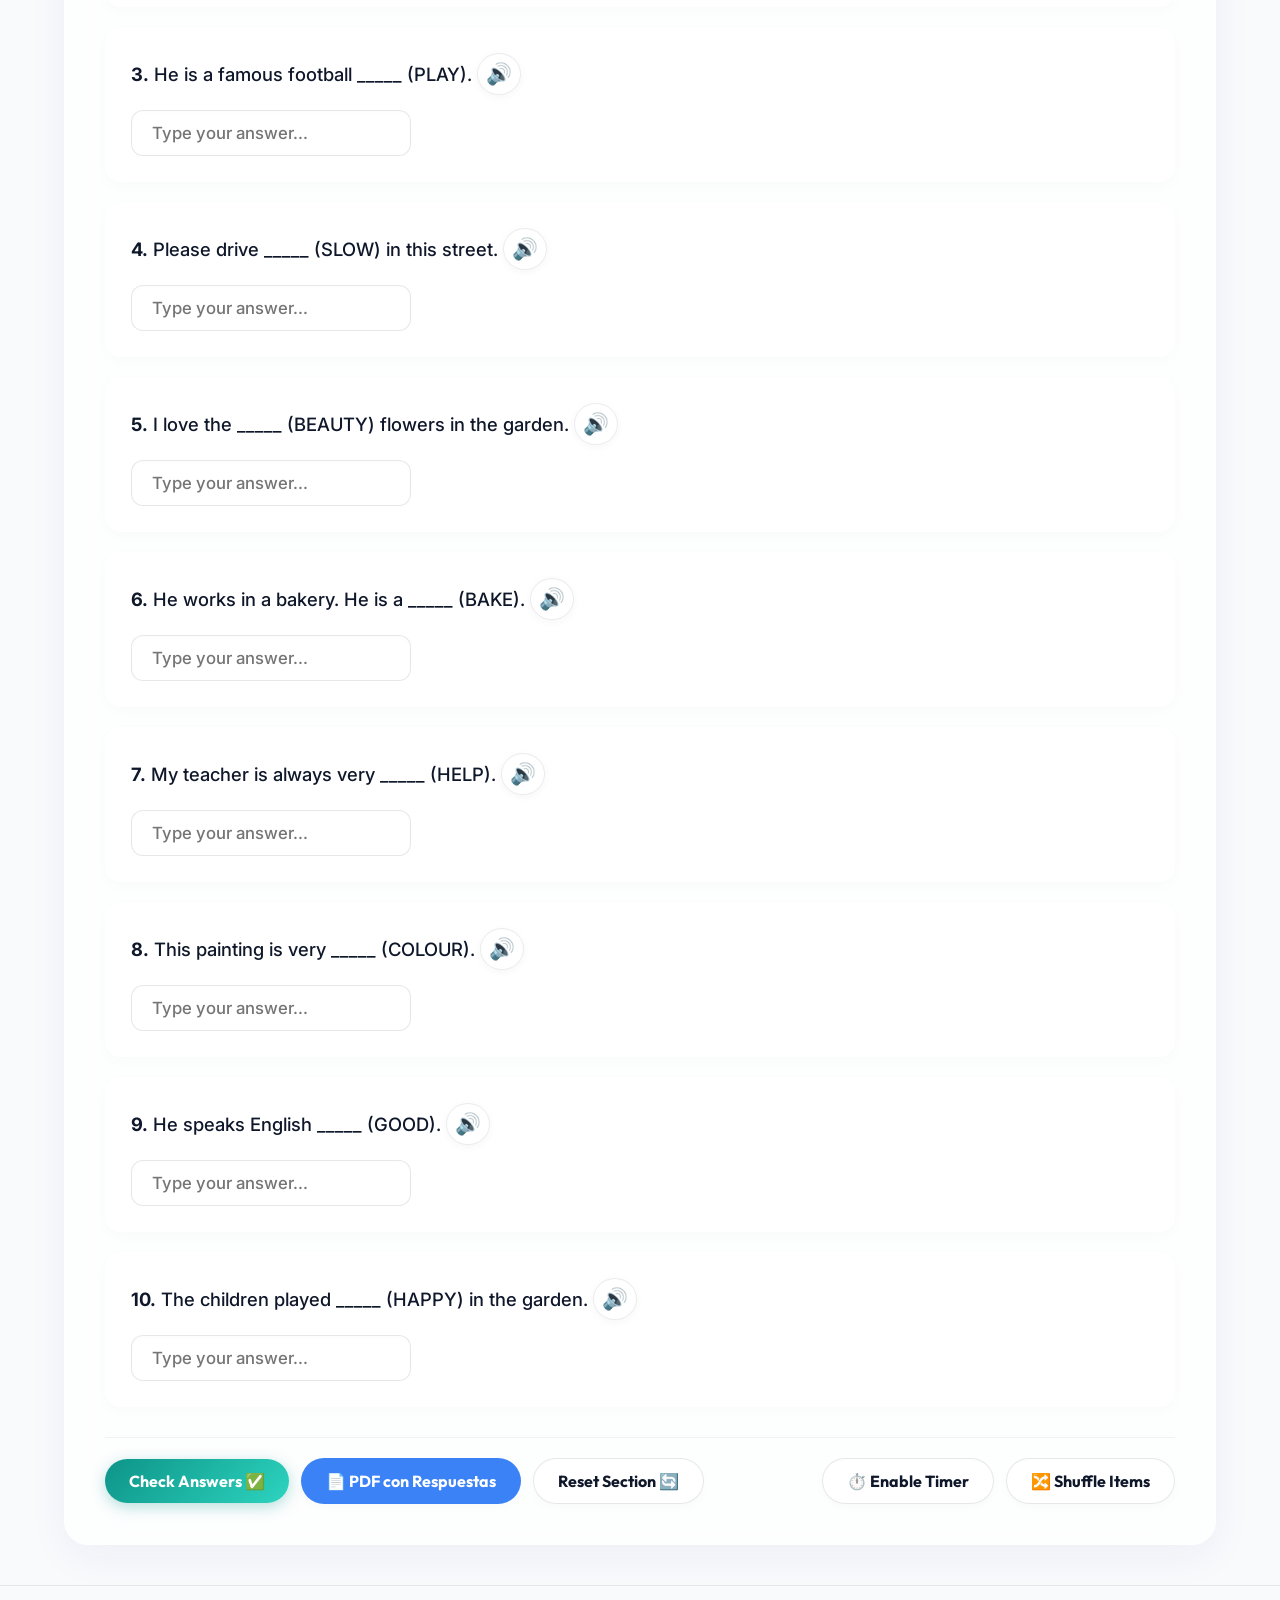
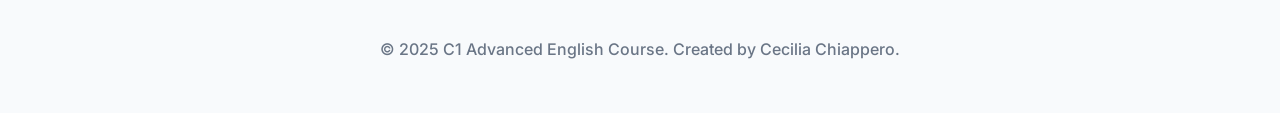
==== commit a4958125: "Add PDF generation capability for exercises" ====
--- a/index.html
+++ b/index.html
@@ -1,198 +1,202 @@
-<!DOCTYPE html>
-<html lang="en">
-<head>
-    <meta charset="UTF-8">
-    <meta name="viewport" content="width=device-width, initial-scale=1.0">
-    <title>TEG: Tests, Exercises &amp; Games | All CEFR Levels</title>
-    <meta name="description" content="Master English grammar, vocabulary, collocations, and idioms with interactive, graded practice from A1 to C2.">
-    <meta name="referrer" content="no-referrer">
-    <link rel="preconnect" href="https://fonts.googleapis.com">
-    <link href="https://fonts.googleapis.com/css2?family=Inter:wght@300;400;500;600&family=Outfit:wght@500;700;800&display=swap" rel="stylesheet">
-    <link rel="stylesheet" href="https://cdnjs.cloudflare.com/ajax/libs/animate.css/4.1.1/animate.min.css" />
-    <link rel="stylesheet" href="css/style.css">
-    <link rel="stylesheet" href="css/teg.css">
-</head>
-<body>
-
-    <header>
-        <div class="container" style="max-width: 1200px; display: flex; justify-content: space-between; align-items: center;">
-            <div class="logo">TEG<span>Practice</span></div>
-            <div style="display: flex; align-items: center; gap: 15px;">
-                <a href="index.html" class="btn" style="padding: 8px 20px; font-size: 0.9rem; border-radius: 30px;">← Back to Course</a>
-            </div>
-        </div>
-    </header>
-
-    <div class="container" style="max-width: 1200px; margin-top: 100px;">
-        <!-- Student Slot Bar -->
-        <div class="student-bar">
-            <div>
-                <h3 style="font-family: var(--font-heading); font-size: 1.1rem; margin-bottom: 5px;">Active Student Profile:</h3>
-                <div class="student-slots">
-                    <button id="student1-btn" class="student-slot active" onclick="switchStudent('student1')">Student 1</button>
-                    <button id="student2-btn" class="student-slot" onclick="switchStudent('student2')">Student 2</button>
-                </div>
-            </div>
-            <div style="display: flex; flex-direction: column; gap: 5px;">
-                <label style="font-size: 0.8rem; color: var(--text-secondary); font-weight: 600;">Edit Profile Name:</label>
-                <input type="text" id="student-name-input" class="student-name-input" placeholder="Change name..." onchange="renameStudent(this.value)">
-            </div>
-        </div>
-
-        <div style="text-align: center; margin-bottom: 40px;">
-            <h1 style="font-size: clamp(2rem, 5vw, 3rem); font-weight: 800; margin-bottom: 10px;">TEG: Tests, Exercises &amp; Games</h1>
-            <p style="color: var(--text-secondary); max-width: 700px; margin: 0 auto; font-size: 1.1rem; margin-bottom: 20px;">
-                Select a level and practice through 6 different types of interactive challenges. 
-                Earn bronze, silver, or gold badges as you progress!
-            </p>
-            
-            <div style="background: linear-gradient(135deg, #f0fdfa 0%, #ccfbf1 100%); padding: 20px; border-radius: var(--radius-md); max-width: 600px; margin: 0 auto; border: 1px solid #99f6e4;">
-                <h3 style="color: var(--primary-color); margin-bottom: 10px;">Not sure what your level is?</h3>
-                <a href="placement.html" class="btn" style="background: var(--gradient-teal); border: none; padding: 12px 25px; font-weight: 600; font-size: 1.05rem;">Take the 15-Minute Placement Test ⏱️</a>
-            </div>
-        </div>
-
-        <!-- Level selector ladder -->
-        <div class="level-ladder">
-            <div class="level-card a1 active" id="level-card-a1" onclick="setLevel('A1')">
-                <span class="level-badge">🥉 A1</span>
-                <div style="font-weight: 700;">Beginner</div>
-                <div class="level-info">Elementary grammar</div>
-                <div class="level-progress-mini"><div class="level-progress-bar-mini" id="level-progress-a1"></div></div>
-            </div>
-            <div class="level-card a2" id="level-card-a2" onclick="setLevel('A2')">
-                <span class="level-badge">🥈 A2</span>
-                <div style="font-weight: 700;">Elementary</div>
-                <div class="level-info">Everyday topics</div>
-                <div class="level-progress-mini"><div class="level-progress-bar-mini" id="level-progress-a2"></div></div>
-            </div>
-            <div class="level-card b1" id="level-card-b1" onclick="setLevel('B1')">
-                <span class="level-badge">🥇 B1</span>
-                <div style="font-weight: 700;">Intermediate</div>
-                <div class="level-info">Opinions &amp; tenses</div>
-                <div class="level-progress-mini"><div class="level-progress-bar-mini" id="level-progress-b1"></div></div>
-            </div>
-            <div class="level-card b2" id="level-card-b2" onclick="setLevel('B2')">
-                <span class="level-badge">🥇 B2</span>
-                <div style="font-weight: 700;">Upper-Int</div>
-                <div class="level-info">Abstract &amp; conditionals</div>
-                <div class="level-progress-mini"><div class="level-progress-bar-mini" id="level-progress-b2"></div></div>
-            </div>
-            <div class="level-card c1" id="level-card-c1" onclick="setLevel('C1')">
-                <span class="level-badge">🥇 C1</span>
-                <div style="font-weight: 700;">Advanced</div>
-                <div class="level-info">Nuance &amp; academic</div>
-                <div class="level-progress-mini"><div class="level-progress-bar-mini" id="level-progress-c1"></div></div>
-            </div>
-            <div class="level-card c2" id="level-card-c2" onclick="setLevel('C2')">
-                <span class="level-badge">🏆 C2</span>
-                <div style="font-weight: 700;">Mastery</div>
-                <div class="level-info">Near-native precision</div>
-                <div class="level-progress-mini"><div class="level-progress-bar-mini" id="level-progress-c2"></div></div>
-            </div>
-        </div>
-
-        <!-- Earned badges display block -->
-        <div id="badge-display-container"></div>
-
-        <!-- Exercise Category Tabs -->
-        <div class="tabs-container">
-            <button class="tab-btn" id="tab-btn-word_formation" onclick="setTab('word_formation')">🔠 Word Formation</button>
-            <button class="tab-btn" id="tab-btn-open_cloze" onclick="setTab('open_cloze')">📝 Open Cloze</button>
-            <button class="tab-btn" id="tab-btn-tenses_cloze" onclick="setTab('tenses_cloze')">⏱️ Tenses Cloze</button>
-            <button class="tab-btn" id="tab-btn-sentence_transformation" onclick="setTab('sentence_transformation')">🔄 Sentence Transformation</button>
-            <button class="tab-btn" id="tab-btn-error_correction" onclick="setTab('error_correction')">🔍 Error Correction</button>
-            <button class="tab-btn" id="tab-btn-vocab_matching" onclick="setTab('vocab_matching')">🧩 Matching Game</button>
-            <button class="tab-btn" id="tab-btn-idiom_challenge" onclick="setTab('idiom_challenge')">💡 Collocations</button>
-            <button class="tab-btn" id="tab-btn-phrasal_verbs" onclick="setTab('phrasal_verbs')">🗣️ Phrasal Verbs</button>
-            <button class="tab-btn" id="tab-btn-lexical_fields" onclick="setTab('lexical_fields')">🏢 Lexical Fields</button>
-            <button class="tab-btn" id="tab-btn-grammar_topics" onclick="setTab('grammar_topics')">📘 Grammar Topics</button>
-        </div>
-
-        <!-- Main Display Card -->
-        <div class="display-card" style="display: flex; gap: 30px; align-items: flex-start;">
-            <!-- Grammar Sidebar (Hidden by default) -->
-            <div id="grammar-sidebar-container" style="display: none; flex-direction: column; gap: 8px; width: 250px; border-right: 1px solid var(--border-color); padding-right: 20px; flex-shrink: 0;">
-                <h3 style="margin-bottom: 10px; color: var(--text-primary); font-family: var(--font-heading);">Grammar Topics</h3>
-                <button class="option-btn" id="gt-btn-comparatives" onclick="setGrammarTopic('comparatives')">Comparatives & Superlatives</button>
-                <button class="option-btn" id="gt-btn-conditionals" onclick="setGrammarTopic('conditionals')">Conditionals</button>
-                <button class="option-btn" id="gt-btn-modals" onclick="setGrammarTopic('modals')">Modals</button>
-                <button class="option-btn" id="gt-btn-passive" onclick="setGrammarTopic('passive')">Passive Voice & Causative</button>
-                <button class="option-btn" id="gt-btn-reported" onclick="setGrammarTopic('reported')">Reported Speech</button>
-                <button class="option-btn" id="gt-btn-gerunds" onclick="setGrammarTopic('gerunds')">Gerunds & Infinitives</button>
-                <button class="option-btn" id="gt-btn-relative" onclick="setGrammarTopic('relative')">Relative Clauses</button>
-            </div>
-
-            <!-- Content Area -->
-            <div style="flex: 1; width: 100%; min-width: 0;">
-                <div class="display-card-header">
-                    <div>
-                    <h2 class="exercise-title" id="exercise-title">Word Formation</h2>
-                    <p class="exercise-description" id="exercise-description">Change the word in brackets to complete the sentence.</p>
-                    <div id="lexical-dropdown-container" style="display: none; margin-top: 15px;">
-                        <label style="font-weight: 600; margin-right: 10px; color: var(--text-color);">Select Field:</label>
-                        <select id="lexical-field-select" class="teg-input" style="max-width: 250px; display: inline-block; padding: 8px;" onchange="loadActiveExercise()">
-                            <option value="programming">Programming</option>
-                            <option value="health">Health</option>
-                            <option value="it">IT</option>
-                            <option value="human_resources">Human Resources</option>
-                            <option value="services">Services</option>
-                        </select>
-                    </div>
-                </div>
-                <!-- Timer widget -->
-                <div class="timer-widget" id="timer-widget" style="display: none;">
-                    <span>⏱️</span>
-                    <span id="timer-val">03:00</span>
-                </div>
-            </div>
-
-            <!-- Dynamic Question Items -->
-            <div id="exercise-container"></div>
-
-            <!-- Control Row -->
-            <div class="control-row">
-                <div class="control-group">
-                    <button class="btn" style="background: var(--gradient-teal); border-color: transparent;" onclick="checkAll()">Check Answers ✅</button>
-                    <button class="btn" onclick="resetLevel()">Reset Section 🔄</button>
-                </div>
-                <div class="control-group">
-                    <button class="btn" id="timer-btn" onclick="toggleTimer()">⏱️ Enable Timer</button>
-                    <button class="btn" onclick="shuffleCurrent()">🔀 Shuffle Items</button>
-                </div>
-            </div>
-            </div> <!-- End Content Area -->
-        </div>
-    </div>
-
-    <!-- Results Modal -->
-    <div class="results-modal" id="results-modal">
-        <div class="results-content">
-            <h2 style="font-family: var(--font-heading); margin-bottom: 20px;" id="modal-badge-title">Bronze Badge! 🥉</h2>
-            <div class="score-circle">
-                <div style="display:flex; flex-direction:column; align-items:center;">
-                    <span id="modal-score-text" style="font-size: 2.2rem; font-weight: 800;">8 / 10</span>
-                    <span id="modal-percent-text" style="font-size: 1rem; color: var(--text-secondary); font-weight: 400; margin-top: 5px;">80%</span>
-                </div>
-            </div>
-            <p style="color: var(--text-secondary); margin-bottom: 30px;" id="modal-badge-desc">Excellent work! You've passed this section.</p>
-            <button class="btn" onclick="closeModal()" style="width: 100%; justify-content: center; background: rgba(255,255,255,0.05);">Continue Practice</button>
-        </div>
-    </div>
-
-    <footer>
-        <div class="container">
-            <p>© 2025 C1 Advanced English Course. Created by Cecilia Chiappero.</p>
-        </div>
-    </footer>
-
-    <!-- Load Data Files -->
-    <script src="js/data_teg_a1a2.js"></script>
-    <script src="js/data_teg_b1b2.js"></script>
-    <script src="js/data_teg_c1c2.js"></script>
-    <script src="js/data_lexical_fields.js"></script>
-    <script src="js/data_grammar_topics.js"></script>
-    <!-- Load Logic -->
-    <script src="js/teg.js"></script>
-</body>
-</html>
+<!DOCTYPE html>
+<html lang="en">
+<head>
+    <meta charset="UTF-8">
+    <meta name="viewport" content="width=device-width, initial-scale=1.0">
+    <title>TEG: Tests, Exercises &amp; Games | All CEFR Levels</title>
+    <meta name="description" content="Master English grammar, vocabulary, collocations, and idioms with interactive, graded practice from A1 to C2.">
+    <meta name="referrer" content="no-referrer">
+    <link rel="preconnect" href="https://fonts.googleapis.com">
+    <link href="https://fonts.googleapis.com/css2?family=Inter:wght@300;400;500;600&family=Outfit:wght@500;700;800&display=swap" rel="stylesheet">
+    <link rel="stylesheet" href="https://cdnjs.cloudflare.com/ajax/libs/animate.css/4.1.1/animate.min.css" />
+    <link rel="stylesheet" href="css/style.css">
+    <link rel="stylesheet" href="css/teg.css">
+</head>
+<body>
+
+    <header>
+        <div class="container" style="max-width: 1200px; display: flex; justify-content: space-between; align-items: center;">
+            <div class="logo">TEG<span>Practice</span></div>
+            <div style="display: flex; align-items: center; gap: 15px;">
+                <a href="index.html" class="btn" style="padding: 8px 20px; font-size: 0.9rem; border-radius: 30px;">← Back to Course</a>
+            </div>
+        </div>
+    </header>
+
+    <div class="container" style="max-width: 1200px; margin-top: 100px;">
+        <!-- Student Slot Bar -->
+        <div class="student-bar">
+            <div>
+                <h3 style="font-family: var(--font-heading); font-size: 1.1rem; margin-bottom: 5px;">Active Student Profile:</h3>
+                <div class="student-slots">
+                    <button id="student1-btn" class="student-slot active" onclick="switchStudent('student1')">Student 1</button>
+                    <button id="student2-btn" class="student-slot" onclick="switchStudent('student2')">Student 2</button>
+                </div>
+            </div>
+            <div style="display: flex; flex-direction: column; gap: 5px;">
+                <label style="font-size: 0.8rem; color: var(--text-secondary); font-weight: 600;">Edit Profile Name:</label>
+                <input type="text" id="student-name-input" class="student-name-input" placeholder="Change name..." onchange="renameStudent(this.value)">
+            </div>
+        </div>
+
+        <div style="text-align: center; margin-bottom: 40px;">
+            <h1 style="font-size: clamp(2rem, 5vw, 3rem); font-weight: 800; margin-bottom: 10px;">TEG: Tests, Exercises &amp; Games</h1>
+            <p style="color: var(--text-secondary); max-width: 700px; margin: 0 auto; font-size: 1.1rem; margin-bottom: 20px;">
+                Select a level and practice through 6 different types of interactive challenges. 
+                Earn bronze, silver, or gold badges as you progress!
+            </p>
+            
+            <div style="background: linear-gradient(135deg, #f0fdfa 0%, #ccfbf1 100%); padding: 20px; border-radius: var(--radius-md); max-width: 600px; margin: 0 auto; border: 1px solid #99f6e4;">
+                <h3 style="color: var(--primary-color); margin-bottom: 10px;">Not sure what your level is?</h3>
+                <a href="placement.html" class="btn" style="background: var(--gradient-teal); border: none; padding: 12px 25px; font-weight: 600; font-size: 1.05rem;">Take the 15-Minute Placement Test ⏱️</a>
+            </div>
+        </div>
+
+        <!-- Level selector ladder -->
+        <div class="level-ladder">
+            <div class="level-card a1 active" id="level-card-a1" onclick="setLevel('A1')">
+                <span class="level-badge">🥉 A1</span>
+                <div style="font-weight: 700;">Beginner</div>
+                <div class="level-info">Elementary grammar</div>
+                <div class="level-progress-mini"><div class="level-progress-bar-mini" id="level-progress-a1"></div></div>
+            </div>
+            <div class="level-card a2" id="level-card-a2" onclick="setLevel('A2')">
+                <span class="level-badge">🥈 A2</span>
+                <div style="font-weight: 700;">Elementary</div>
+                <div class="level-info">Everyday topics</div>
+                <div class="level-progress-mini"><div class="level-progress-bar-mini" id="level-progress-a2"></div></div>
+            </div>
+            <div class="level-card b1" id="level-card-b1" onclick="setLevel('B1')">
+                <span class="level-badge">🥇 B1</span>
+                <div style="font-weight: 700;">Intermediate</div>
+                <div class="level-info">Opinions &amp; tenses</div>
+                <div class="level-progress-mini"><div class="level-progress-bar-mini" id="level-progress-b1"></div></div>
+            </div>
+            <div class="level-card b2" id="level-card-b2" onclick="setLevel('B2')">
+                <span class="level-badge">🥇 B2</span>
+                <div style="font-weight: 700;">Upper-Int</div>
+                <div class="level-info">Abstract &amp; conditionals</div>
+                <div class="level-progress-mini"><div class="level-progress-bar-mini" id="level-progress-b2"></div></div>
+            </div>
+            <div class="level-card c1" id="level-card-c1" onclick="setLevel('C1')">
+                <span class="level-badge">🥇 C1</span>
+                <div style="font-weight: 700;">Advanced</div>
+                <div class="level-info">Nuance &amp; academic</div>
+                <div class="level-progress-mini"><div class="level-progress-bar-mini" id="level-progress-c1"></div></div>
+            </div>
+            <div class="level-card c2" id="level-card-c2" onclick="setLevel('C2')">
+                <span class="level-badge">🏆 C2</span>
+                <div style="font-weight: 700;">Mastery</div>
+                <div class="level-info">Near-native precision</div>
+                <div class="level-progress-mini"><div class="level-progress-bar-mini" id="level-progress-c2"></div></div>
+            </div>
+        </div>
+
+        <!-- Earned badges display block -->
+        <div id="badge-display-container"></div>
+
+        <!-- Exercise Category Tabs -->
+        <div class="tabs-container">
+            <button class="tab-btn" id="tab-btn-word_formation" onclick="setTab('word_formation')">🔠 Word Formation</button>
+            <button class="tab-btn" id="tab-btn-open_cloze" onclick="setTab('open_cloze')">📝 Open Cloze</button>
+            <button class="tab-btn" id="tab-btn-tenses_cloze" onclick="setTab('tenses_cloze')">⏱️ Tenses Cloze</button>
+            <button class="tab-btn" id="tab-btn-sentence_transformation" onclick="setTab('sentence_transformation')">🔄 Sentence Transformation</button>
+            <button class="tab-btn" id="tab-btn-error_correction" onclick="setTab('error_correction')">🔍 Error Correction</button>
+            <button class="tab-btn" id="tab-btn-vocab_matching" onclick="setTab('vocab_matching')">🧩 Matching Game</button>
+            <button class="tab-btn" id="tab-btn-idiom_challenge" onclick="setTab('idiom_challenge')">💡 Collocations</button>
+            <button class="tab-btn" id="tab-btn-phrasal_verbs" onclick="setTab('phrasal_verbs')">🗣️ Phrasal Verbs</button>
+            <button class="tab-btn" id="tab-btn-lexical_fields" onclick="setTab('lexical_fields')">🏢 Lexical Fields</button>
+            <button class="tab-btn" id="tab-btn-grammar_topics" onclick="setTab('grammar_topics')">📘 Grammar Topics</button>
+        </div>
+
+        <!-- Main Display Card -->
+        <div class="display-card" style="display: flex; gap: 30px; align-items: flex-start;">
+            <!-- Grammar Sidebar (Hidden by default) -->
+            <div id="grammar-sidebar-container" style="display: none; flex-direction: column; gap: 8px; width: 250px; border-right: 1px solid var(--border-color); padding-right: 20px; flex-shrink: 0;">
+                <h3 style="margin-bottom: 10px; color: var(--text-primary); font-family: var(--font-heading);">Grammar Topics</h3>
+                <button class="option-btn" id="gt-btn-comparatives" onclick="setGrammarTopic('comparatives')">Comparatives & Superlatives</button>
+                <button class="option-btn" id="gt-btn-conditionals" onclick="setGrammarTopic('conditionals')">Conditionals</button>
+                <button class="option-btn" id="gt-btn-modals" onclick="setGrammarTopic('modals')">Modals</button>
+                <button class="option-btn" id="gt-btn-passive" onclick="setGrammarTopic('passive')">Passive Voice & Causative</button>
+                <button class="option-btn" id="gt-btn-reported" onclick="setGrammarTopic('reported')">Reported Speech</button>
+                <button class="option-btn" id="gt-btn-gerunds" onclick="setGrammarTopic('gerunds')">Gerunds & Infinitives</button>
+                <button class="option-btn" id="gt-btn-relative" onclick="setGrammarTopic('relative')">Relative Clauses</button>
+            </div>
+
+            <!-- Content Area -->
+            <div style="flex: 1; width: 100%; min-width: 0;">
+                <div class="display-card-header">
+                    <div>
+                    <h2 class="exercise-title" id="exercise-title">Word Formation</h2>
+                    <p class="exercise-description" id="exercise-description">Change the word in brackets to complete the sentence.</p>
+                    <div id="lexical-dropdown-container" style="display: none; margin-top: 15px;">
+                        <label style="font-weight: 600; margin-right: 10px; color: var(--text-color);">Select Field:</label>
+                        <select id="lexical-field-select" class="teg-input" style="max-width: 250px; display: inline-block; padding: 8px;" onchange="loadActiveExercise()">
+                            <option value="programming">Programming</option>
+                            <option value="health">Health</option>
+                            <option value="it">IT</option>
+                            <option value="human_resources">Human Resources</option>
+                            <option value="services">Services</option>
+                        </select>
+                    </div>
+                </div>
+                <!-- Timer widget -->
+                <div class="timer-widget" id="timer-widget" style="display: none;">
+                    <span>⏱️</span>
+                    <span id="timer-val">03:00</span>
+                </div>
+            </div>
+
+            <!-- Dynamic Question Items -->
+            <div id="exercise-container"></div>
+
+            <!-- Control Row -->
+            <div class="control-row">
+                <div class="control-group">
+                    <button class="btn" style="background: var(--gradient-teal); border-color: transparent;" onclick="checkAll()">Check Answers ✅</button>
+                    <button class="btn" style="background: #3b82f6; color: white; border-color: transparent;" onclick="window.print()">📄 PDF con Respuestas</button>
+                    <button class="btn" onclick="resetLevel()">Reset Section 🔄</button>
+                </div>
+                <div class="control-group">
+                    <button class="btn" id="timer-btn" onclick="toggleTimer()">⏱️ Enable Timer</button>
+                    <button class="btn" onclick="shuffleCurrent()">🔀 Shuffle Items</button>
+                </div>
+            </div>
+            </div> <!-- End Content Area -->
+        </div>
+    </div>
+
+    <!-- Results Modal -->
+    <div class="results-modal" id="results-modal">
+        <div class="results-content">
+            <h2 style="font-family: var(--font-heading); margin-bottom: 20px;" id="modal-badge-title">Bronze Badge! 🥉</h2>
+            <div class="score-circle">
+                <div style="display:flex; flex-direction:column; align-items:center;">
+                    <span id="modal-score-text" style="font-size: 2.2rem; font-weight: 800;">8 / 10</span>
+                    <span id="modal-percent-text" style="font-size: 1rem; color: var(--text-secondary); font-weight: 400; margin-top: 5px;">80%</span>
+                </div>
+            </div>
+            <p style="color: var(--text-secondary); margin-bottom: 30px;" id="modal-badge-desc">Excellent work! You've passed this section.</p>
+            <div style="display: flex; flex-direction: column; gap: 10px;">
+                <button class="btn" onclick="continueToNextExercise()" style="width: 100%; justify-content: center; background: var(--accent-gold); color: #000; font-weight: 700;">Continue to the next exercise ➔</button>
+                <button class="btn" onclick="closeModal()" style="width: 100%; justify-content: center; background: rgba(255,255,255,0.05);">Close Modal</button>
+            </div>
+        </div>
+    </div>
+
+    <footer>
+        <div class="container">
+            <p>© 2025 C1 Advanced English Course. Created by Cecilia Chiappero.</p>
+        </div>
+    </footer>
+
+    <!-- Load Data Files -->
+    <script src="js/data_teg_a1a2.js"></script>
+    <script src="js/data_teg_b1b2.js"></script>
+    <script src="js/data_teg_c1c2.js"></script>
+    <script src="js/data_lexical_fields.js"></script>
+    <script src="js/data_grammar_topics.js"></script>
+    <!-- Load Logic -->
+    <script src="js/teg.js"></script>
+</body>
+</html>
--- a/css/teg.css
+++ b/css/teg.css
@@ -880,3 +880,63 @@
     align-items: center;
     gap: 5px;
 }
+
+/* ── Print / PDF Styles ─────────────────────────────────────────── */
+@media print {
+    header, footer, .student-bar, .level-ladder, .tabs-container, 
+    .control-row, .timer-widget, .badge-display, .speaker-btn, 
+    #grammar-sidebar-container, .student-slots, label {
+        display: none !important;
+    }
+    
+    body {
+        background: none !important;
+        color: black !important;
+        padding: 0 !important;
+        margin: 0 !important;
+    }
+    
+    .teg-container {
+        padding-top: 0 !important;
+    }
+    
+    .display-card {
+        box-shadow: none !important;
+        border: none !important;
+        padding: 0 !important;
+        background: none !important;
+    }
+
+    .question-item {
+        page-break-inside: avoid;
+        break-inside: avoid;
+        border: 1px solid #ccc !important;
+        background: #fff !important;
+        box-shadow: none !important;
+        margin-bottom: 15px !important;
+    }
+
+    .explanation-box {
+        display: block !important; /* Always show answers when generating PDF */
+        background: #f8f9fa !important;
+        border-left: 4px solid #475569 !important;
+        color: #333 !important;
+    }
+
+    .option-btn {
+        border: 1px solid #ccc !important;
+        background: #fff !important;
+        box-shadow: none !important;
+    }
+
+    .teg-input {
+        border: 1px solid #666 !important;
+        background: #fff !important;
+    }
+    
+    .memory-card {
+        page-break-inside: avoid;
+        break-inside: avoid;
+    }
+}
+
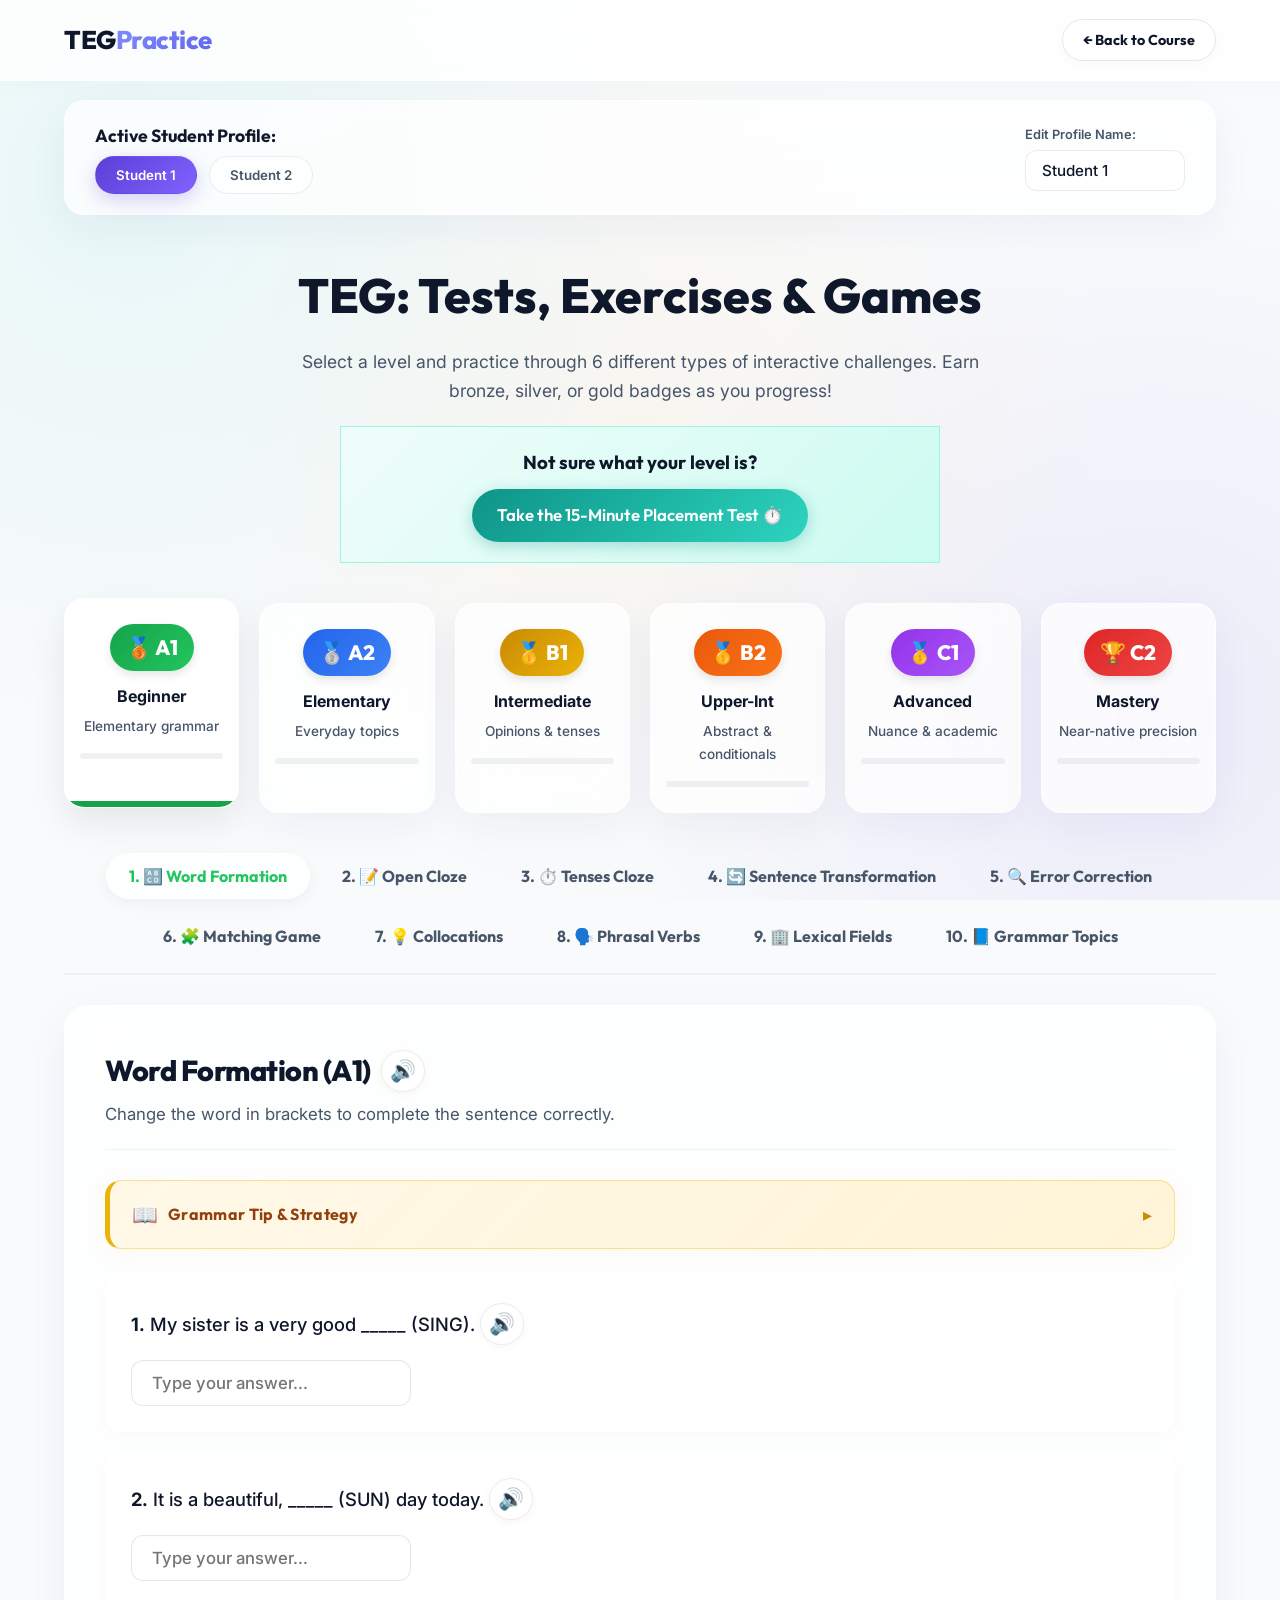
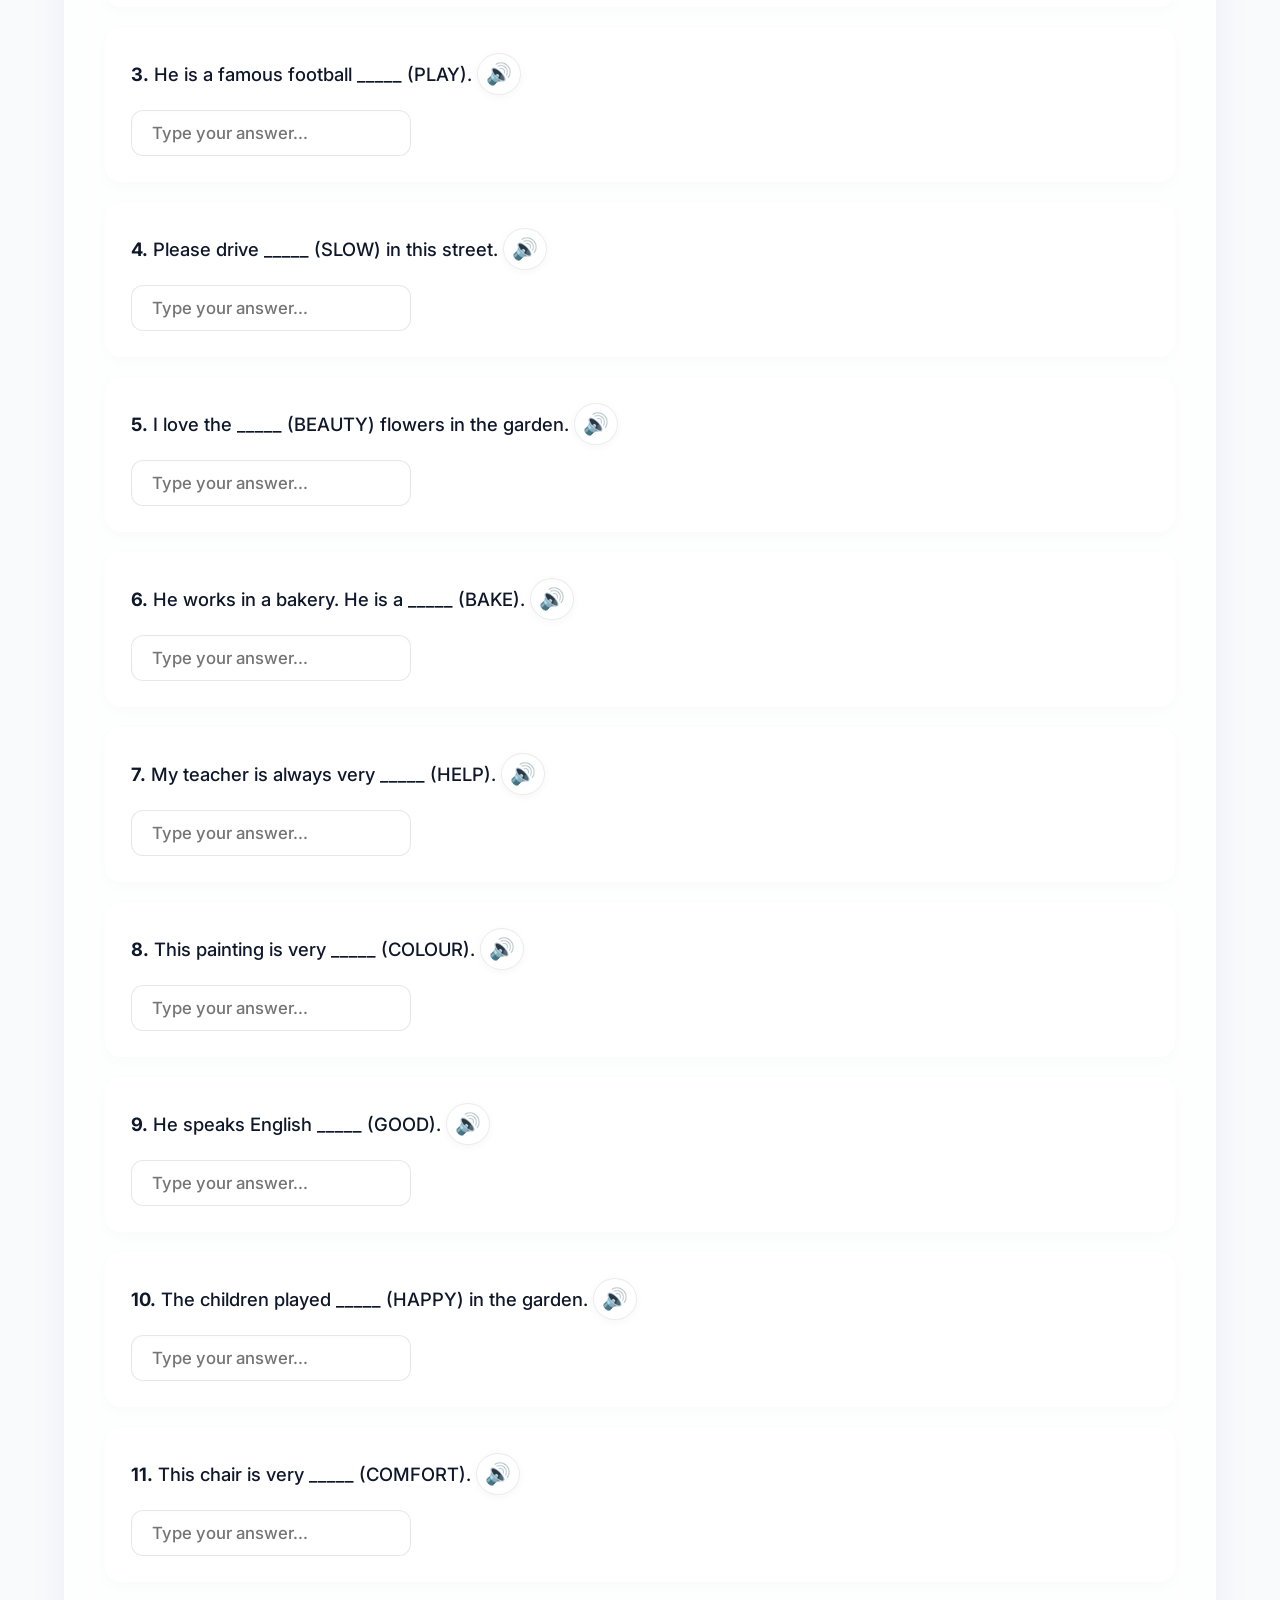
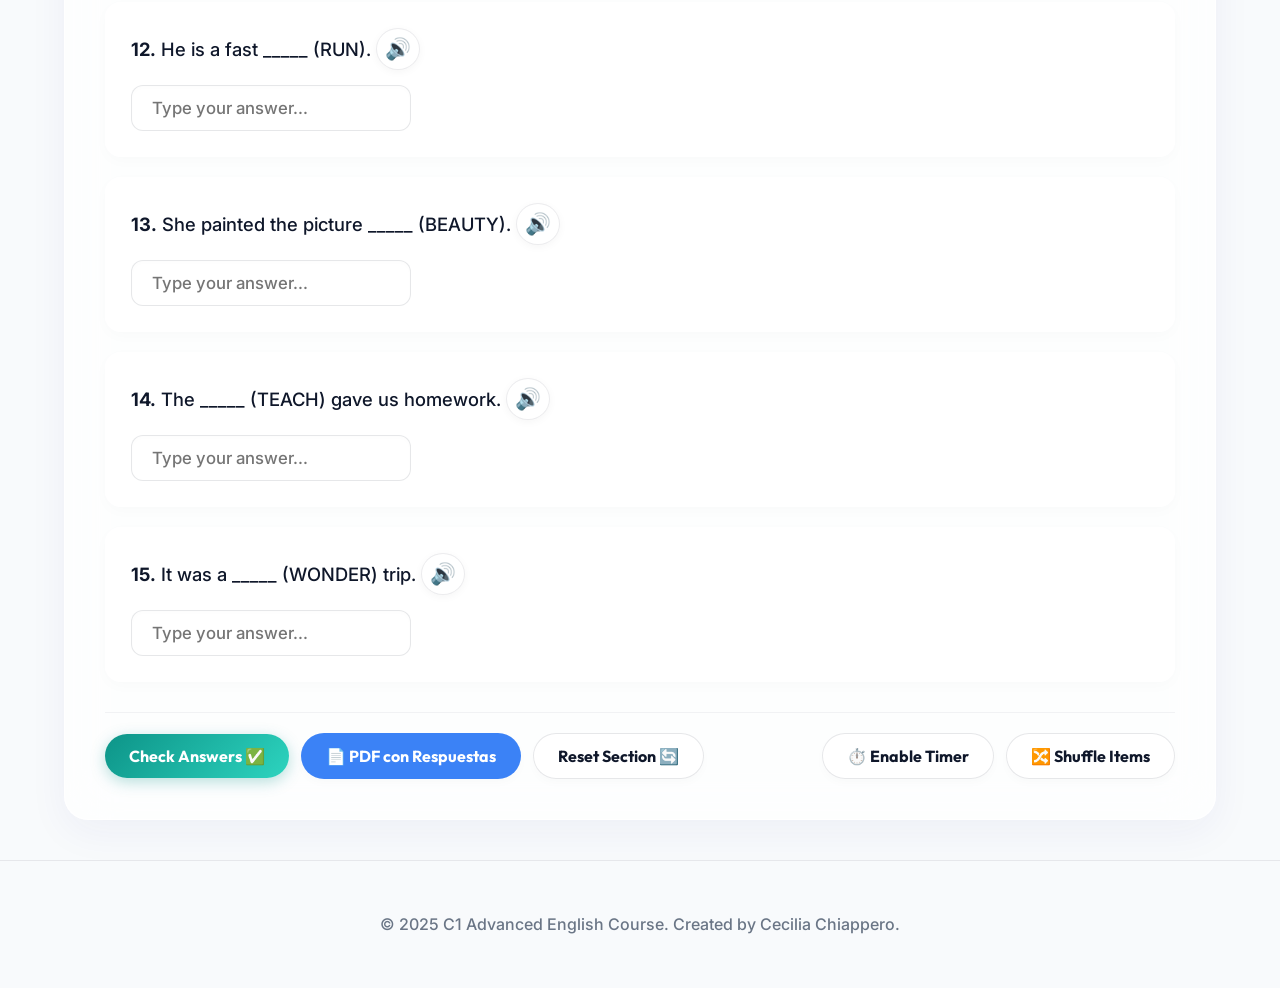
==== commit 29792444: "Add numbering to exercise category tabs" ====
--- a/index.html
+++ b/index.html
@@ -97,16 +97,16 @@
 
         <!-- Exercise Category Tabs -->
         <div class="tabs-container">
-            <button class="tab-btn" id="tab-btn-word_formation" onclick="setTab('word_formation')">🔠 Word Formation</button>
-            <button class="tab-btn" id="tab-btn-open_cloze" onclick="setTab('open_cloze')">📝 Open Cloze</button>
-            <button class="tab-btn" id="tab-btn-tenses_cloze" onclick="setTab('tenses_cloze')">⏱️ Tenses Cloze</button>
-            <button class="tab-btn" id="tab-btn-sentence_transformation" onclick="setTab('sentence_transformation')">🔄 Sentence Transformation</button>
-            <button class="tab-btn" id="tab-btn-error_correction" onclick="setTab('error_correction')">🔍 Error Correction</button>
-            <button class="tab-btn" id="tab-btn-vocab_matching" onclick="setTab('vocab_matching')">🧩 Matching Game</button>
-            <button class="tab-btn" id="tab-btn-idiom_challenge" onclick="setTab('idiom_challenge')">💡 Collocations</button>
-            <button class="tab-btn" id="tab-btn-phrasal_verbs" onclick="setTab('phrasal_verbs')">🗣️ Phrasal Verbs</button>
-            <button class="tab-btn" id="tab-btn-lexical_fields" onclick="setTab('lexical_fields')">🏢 Lexical Fields</button>
-            <button class="tab-btn" id="tab-btn-grammar_topics" onclick="setTab('grammar_topics')">📘 Grammar Topics</button>
+            <button class="tab-btn" id="tab-btn-word_formation" onclick="setTab('word_formation')">1. 🔠 Word Formation</button>
+            <button class="tab-btn" id="tab-btn-open_cloze" onclick="setTab('open_cloze')">2. 📝 Open Cloze</button>
+            <button class="tab-btn" id="tab-btn-tenses_cloze" onclick="setTab('tenses_cloze')">3. ⏱️ Tenses Cloze</button>
+            <button class="tab-btn" id="tab-btn-sentence_transformation" onclick="setTab('sentence_transformation')">4. 🔄 Sentence Transformation</button>
+            <button class="tab-btn" id="tab-btn-error_correction" onclick="setTab('error_correction')">5. 🔍 Error Correction</button>
+            <button class="tab-btn" id="tab-btn-vocab_matching" onclick="setTab('vocab_matching')">6. 🧩 Matching Game</button>
+            <button class="tab-btn" id="tab-btn-idiom_challenge" onclick="setTab('idiom_challenge')">7. 💡 Collocations</button>
+            <button class="tab-btn" id="tab-btn-phrasal_verbs" onclick="setTab('phrasal_verbs')">8. 🗣️ Phrasal Verbs</button>
+            <button class="tab-btn" id="tab-btn-lexical_fields" onclick="setTab('lexical_fields')">9. 🏢 Lexical Fields</button>
+            <button class="tab-btn" id="tab-btn-grammar_topics" onclick="setTab('grammar_topics')">10. 📘 Grammar Topics</button>
         </div>
 
         <!-- Main Display Card -->
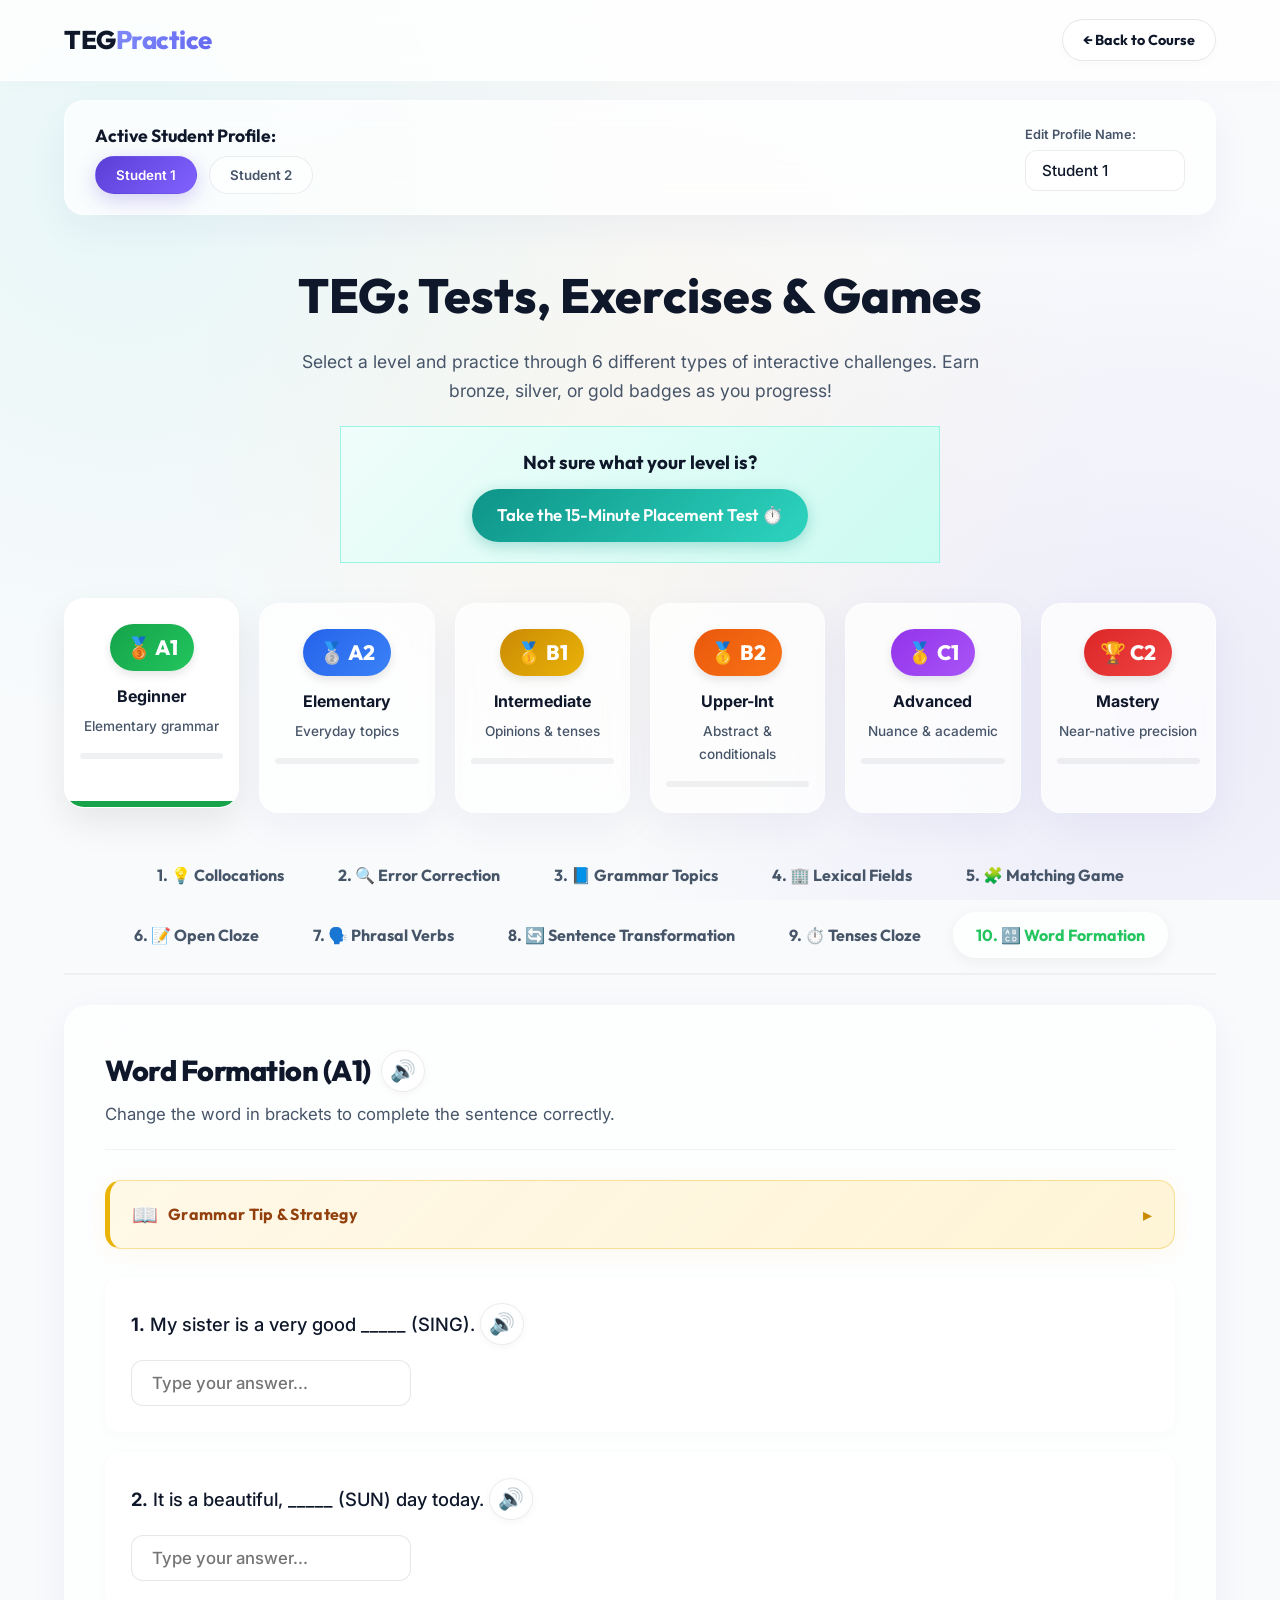
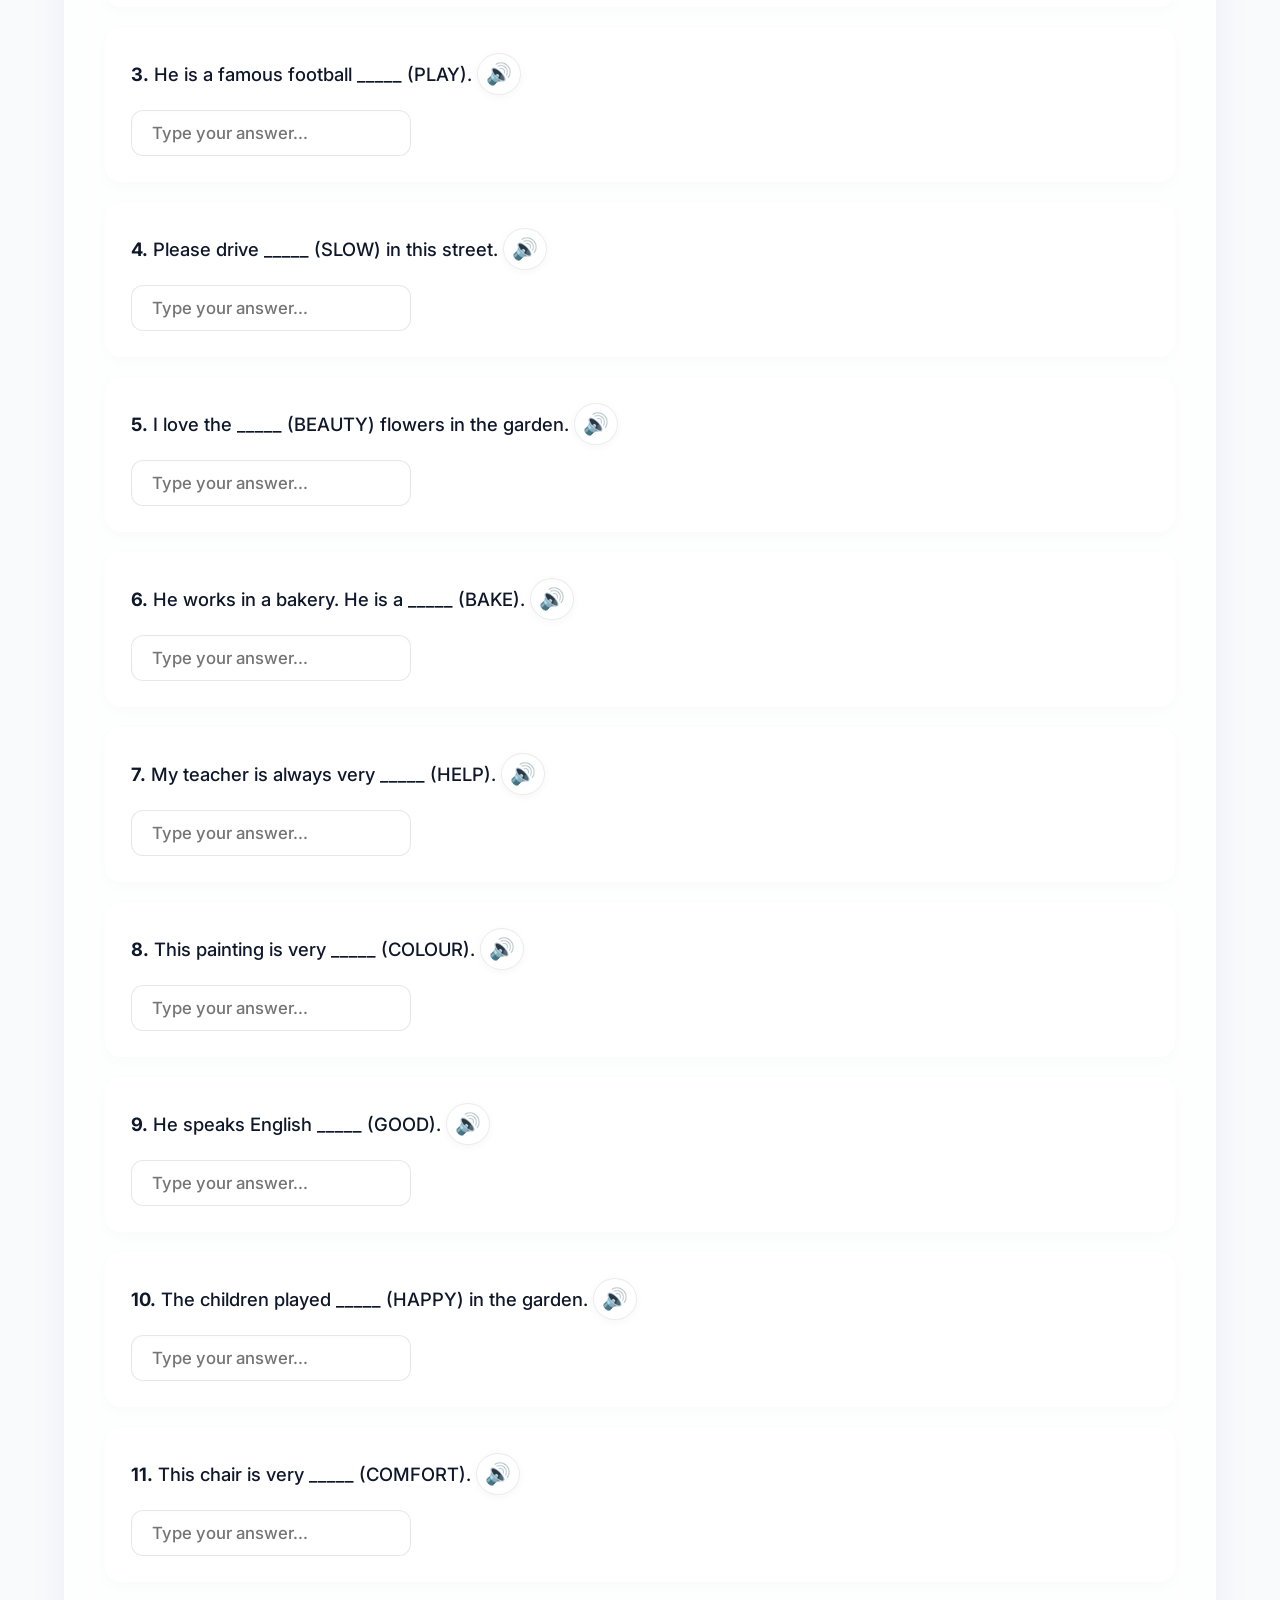
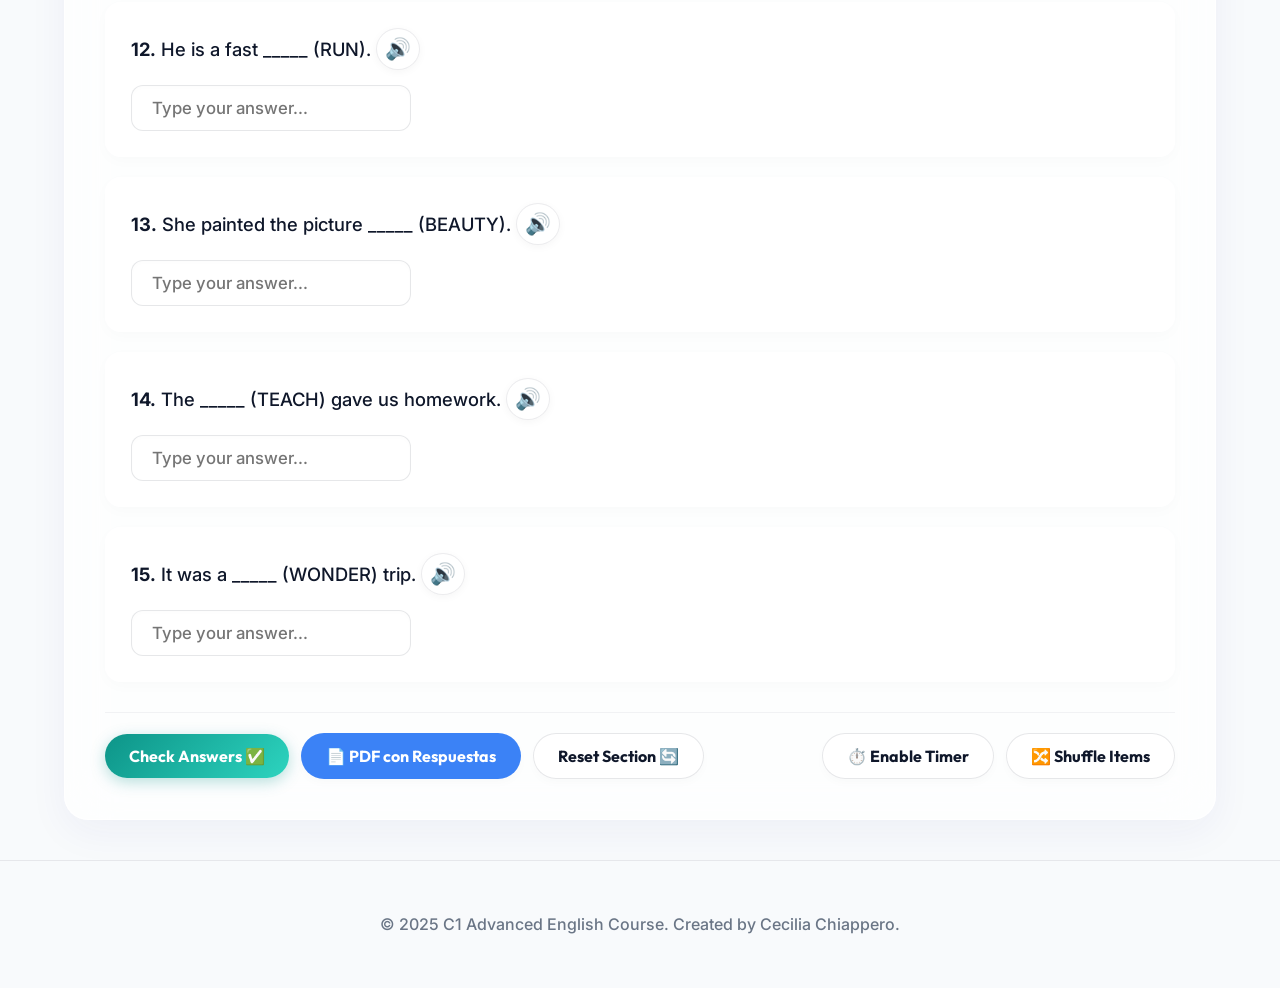
==== commit 25f87aca: "Alphabetize and number all exercise categories, grammar topics, and lexical fields for easier naviga" ====
--- a/index.html
+++ b/index.html
@@ -97,16 +97,16 @@
 
         <!-- Exercise Category Tabs -->
         <div class="tabs-container">
-            <button class="tab-btn" id="tab-btn-word_formation" onclick="setTab('word_formation')">1. 🔠 Word Formation</button>
-            <button class="tab-btn" id="tab-btn-open_cloze" onclick="setTab('open_cloze')">2. 📝 Open Cloze</button>
-            <button class="tab-btn" id="tab-btn-tenses_cloze" onclick="setTab('tenses_cloze')">3. ⏱️ Tenses Cloze</button>
-            <button class="tab-btn" id="tab-btn-sentence_transformation" onclick="setTab('sentence_transformation')">4. 🔄 Sentence Transformation</button>
-            <button class="tab-btn" id="tab-btn-error_correction" onclick="setTab('error_correction')">5. 🔍 Error Correction</button>
-            <button class="tab-btn" id="tab-btn-vocab_matching" onclick="setTab('vocab_matching')">6. 🧩 Matching Game</button>
-            <button class="tab-btn" id="tab-btn-idiom_challenge" onclick="setTab('idiom_challenge')">7. 💡 Collocations</button>
-            <button class="tab-btn" id="tab-btn-phrasal_verbs" onclick="setTab('phrasal_verbs')">8. 🗣️ Phrasal Verbs</button>
-            <button class="tab-btn" id="tab-btn-lexical_fields" onclick="setTab('lexical_fields')">9. 🏢 Lexical Fields</button>
-            <button class="tab-btn" id="tab-btn-grammar_topics" onclick="setTab('grammar_topics')">10. 📘 Grammar Topics</button>
+            <button class="tab-btn" id="tab-btn-idiom_challenge" onclick="setTab('idiom_challenge')">1. 💡 Collocations</button>
+            <button class="tab-btn" id="tab-btn-error_correction" onclick="setTab('error_correction')">2. 🔍 Error Correction</button>
+            <button class="tab-btn" id="tab-btn-grammar_topics" onclick="setTab('grammar_topics')">3. 📘 Grammar Topics</button>
+            <button class="tab-btn" id="tab-btn-lexical_fields" onclick="setTab('lexical_fields')">4. 🏢 Lexical Fields</button>
+            <button class="tab-btn" id="tab-btn-vocab_matching" onclick="setTab('vocab_matching')">5. 🧩 Matching Game</button>
+            <button class="tab-btn" id="tab-btn-open_cloze" onclick="setTab('open_cloze')">6. 📝 Open Cloze</button>
+            <button class="tab-btn" id="tab-btn-phrasal_verbs" onclick="setTab('phrasal_verbs')">7. 🗣️ Phrasal Verbs</button>
+            <button class="tab-btn" id="tab-btn-sentence_transformation" onclick="setTab('sentence_transformation')">8. 🔄 Sentence Transformation</button>
+            <button class="tab-btn" id="tab-btn-tenses_cloze" onclick="setTab('tenses_cloze')">9. ⏱️ Tenses Cloze</button>
+            <button class="tab-btn" id="tab-btn-word_formation" onclick="setTab('word_formation')">10. 🔠 Word Formation</button>
         </div>
 
         <!-- Main Display Card -->
@@ -114,13 +114,13 @@
             <!-- Grammar Sidebar (Hidden by default) -->
             <div id="grammar-sidebar-container" style="display: none; flex-direction: column; gap: 8px; width: 250px; border-right: 1px solid var(--border-color); padding-right: 20px; flex-shrink: 0;">
                 <h3 style="margin-bottom: 10px; color: var(--text-primary); font-family: var(--font-heading);">Grammar Topics</h3>
-                <button class="option-btn" id="gt-btn-comparatives" onclick="setGrammarTopic('comparatives')">Comparatives & Superlatives</button>
-                <button class="option-btn" id="gt-btn-conditionals" onclick="setGrammarTopic('conditionals')">Conditionals</button>
-                <button class="option-btn" id="gt-btn-modals" onclick="setGrammarTopic('modals')">Modals</button>
-                <button class="option-btn" id="gt-btn-passive" onclick="setGrammarTopic('passive')">Passive Voice & Causative</button>
-                <button class="option-btn" id="gt-btn-reported" onclick="setGrammarTopic('reported')">Reported Speech</button>
-                <button class="option-btn" id="gt-btn-gerunds" onclick="setGrammarTopic('gerunds')">Gerunds & Infinitives</button>
-                <button class="option-btn" id="gt-btn-relative" onclick="setGrammarTopic('relative')">Relative Clauses</button>
+                <button class="option-btn" id="gt-btn-comparatives" onclick="setGrammarTopic('comparatives')">1. Comparatives & Superlatives</button>
+                <button class="option-btn" id="gt-btn-conditionals" onclick="setGrammarTopic('conditionals')">2. Conditionals</button>
+                <button class="option-btn" id="gt-btn-gerunds" onclick="setGrammarTopic('gerunds')">3. Gerunds & Infinitives</button>
+                <button class="option-btn" id="gt-btn-modals" onclick="setGrammarTopic('modals')">4. Modals</button>
+                <button class="option-btn" id="gt-btn-passive" onclick="setGrammarTopic('passive')">5. Passive Voice & Causative</button>
+                <button class="option-btn" id="gt-btn-relative" onclick="setGrammarTopic('relative')">6. Relative Clauses</button>
+                <button class="option-btn" id="gt-btn-reported" onclick="setGrammarTopic('reported')">7. Reported Speech</button>
             </div>
 
             <!-- Content Area -->
@@ -132,11 +132,11 @@
                     <div id="lexical-dropdown-container" style="display: none; margin-top: 15px;">
                         <label style="font-weight: 600; margin-right: 10px; color: var(--text-color);">Select Field:</label>
                         <select id="lexical-field-select" class="teg-input" style="max-width: 250px; display: inline-block; padding: 8px;" onchange="loadActiveExercise()">
-                            <option value="programming">Programming</option>
-                            <option value="health">Health</option>
-                            <option value="it">IT</option>
-                            <option value="human_resources">Human Resources</option>
-                            <option value="services">Services</option>
+                            <option value="health">1. Health</option>
+                            <option value="human_resources">2. Human Resources</option>
+                            <option value="it">3. IT</option>
+                            <option value="programming">4. Programming</option>
+                            <option value="services">5. Services</option>
                         </select>
                     </div>
                 </div>
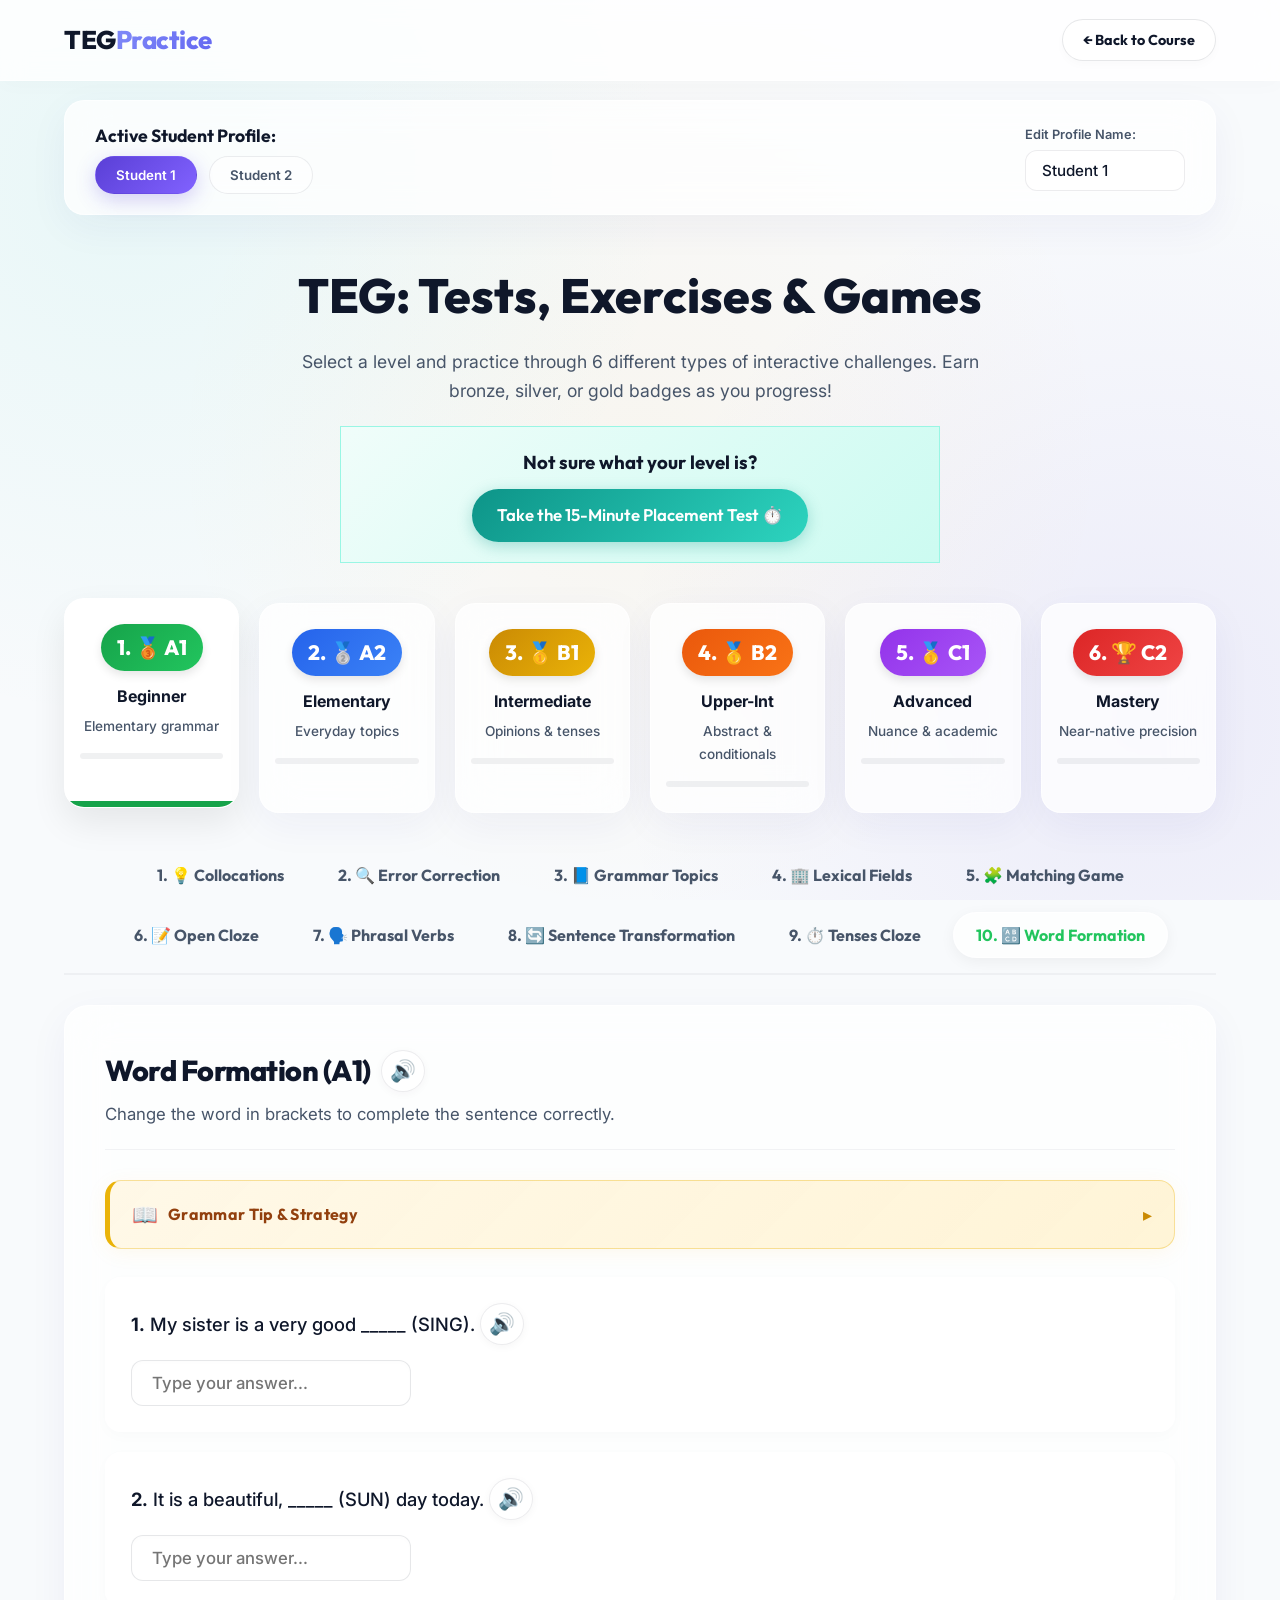
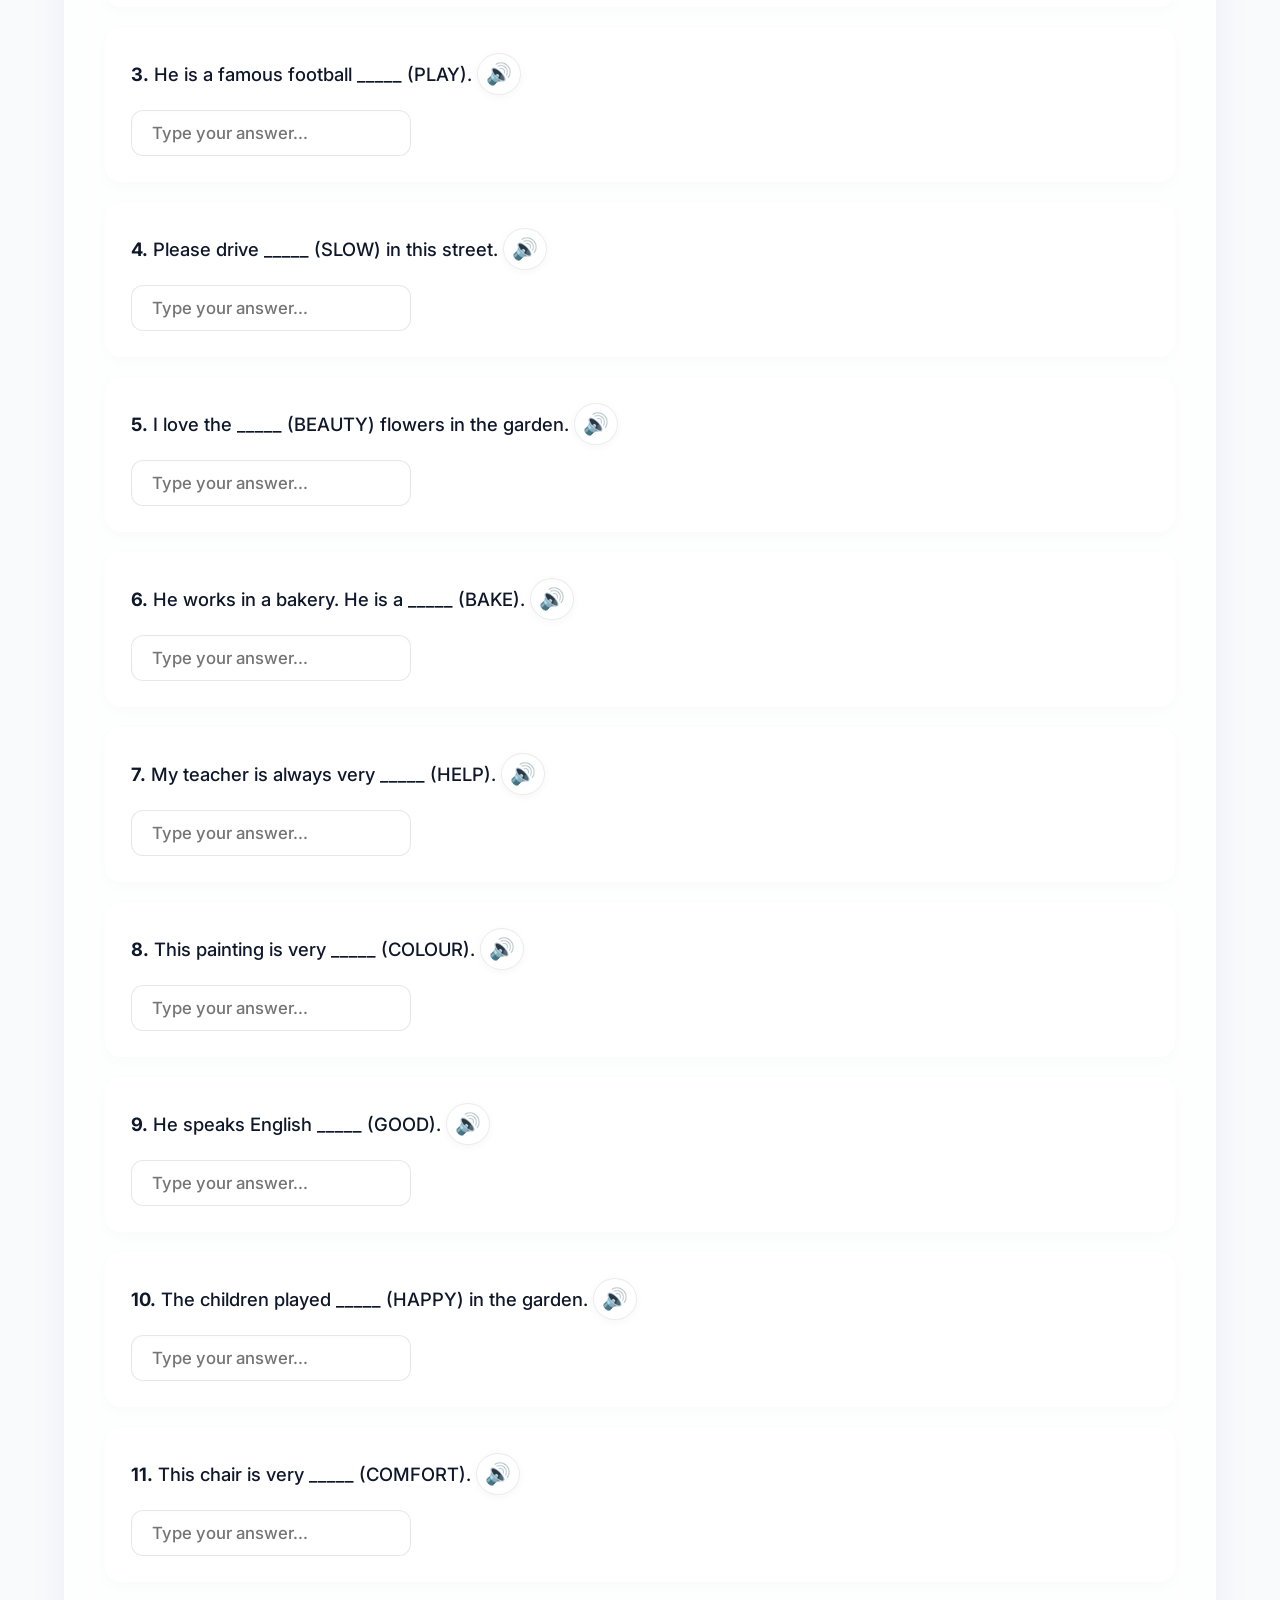
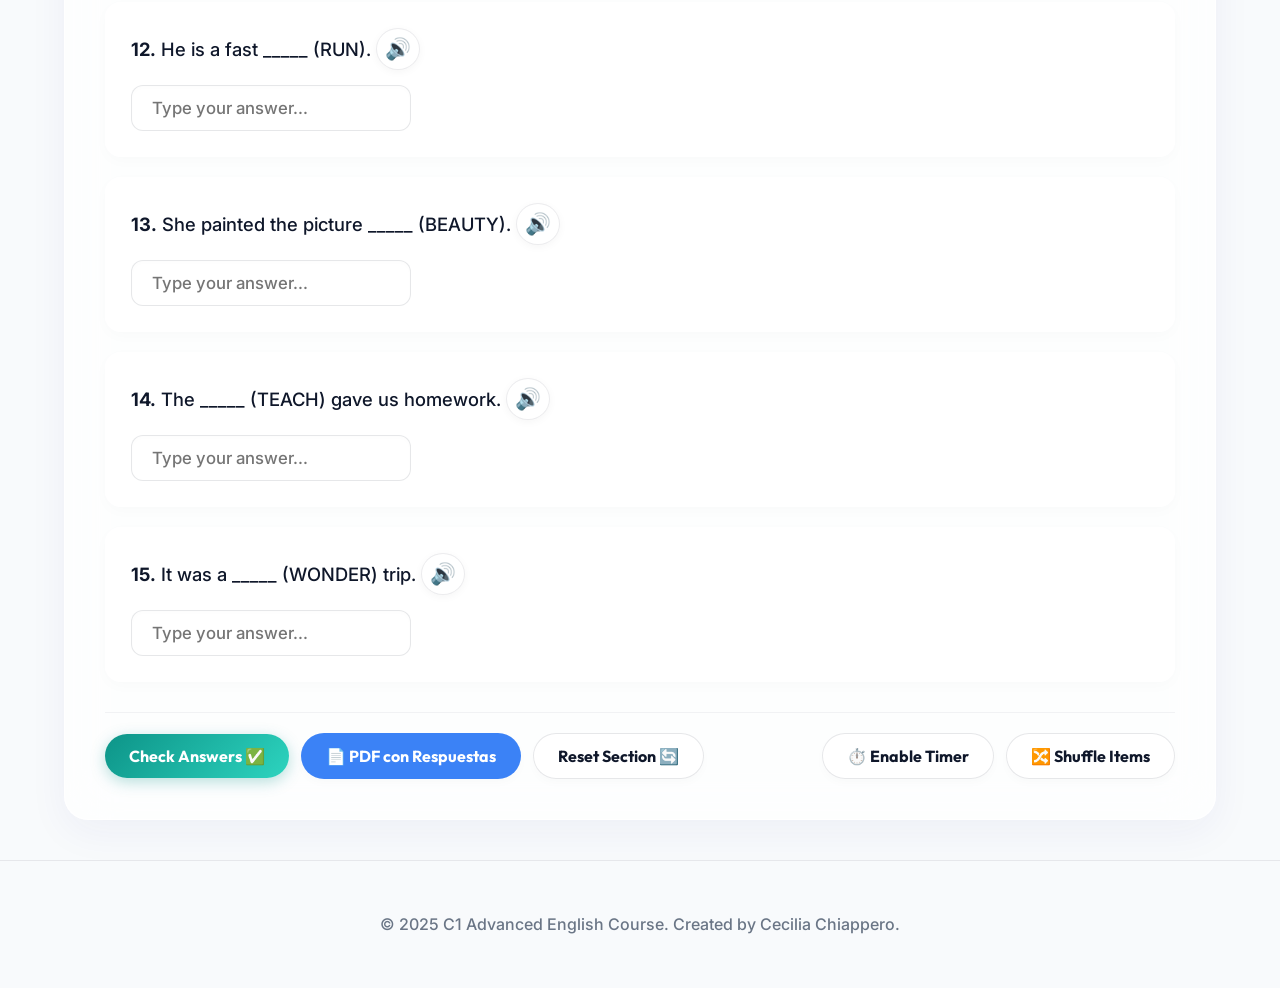
==== commit 052e4677: "Enumerate A1-C2 level sections" ====
--- a/index.html
+++ b/index.html
@@ -55,37 +55,37 @@
         <!-- Level selector ladder -->
         <div class="level-ladder">
             <div class="level-card a1 active" id="level-card-a1" onclick="setLevel('A1')">
-                <span class="level-badge">🥉 A1</span>
+                <span class="level-badge">1. 🥉 A1</span>
                 <div style="font-weight: 700;">Beginner</div>
                 <div class="level-info">Elementary grammar</div>
                 <div class="level-progress-mini"><div class="level-progress-bar-mini" id="level-progress-a1"></div></div>
             </div>
             <div class="level-card a2" id="level-card-a2" onclick="setLevel('A2')">
-                <span class="level-badge">🥈 A2</span>
+                <span class="level-badge">2. 🥈 A2</span>
                 <div style="font-weight: 700;">Elementary</div>
                 <div class="level-info">Everyday topics</div>
                 <div class="level-progress-mini"><div class="level-progress-bar-mini" id="level-progress-a2"></div></div>
             </div>
             <div class="level-card b1" id="level-card-b1" onclick="setLevel('B1')">
-                <span class="level-badge">🥇 B1</span>
+                <span class="level-badge">3. 🥇 B1</span>
                 <div style="font-weight: 700;">Intermediate</div>
                 <div class="level-info">Opinions &amp; tenses</div>
                 <div class="level-progress-mini"><div class="level-progress-bar-mini" id="level-progress-b1"></div></div>
             </div>
             <div class="level-card b2" id="level-card-b2" onclick="setLevel('B2')">
-                <span class="level-badge">🥇 B2</span>
+                <span class="level-badge">4. 🥇 B2</span>
                 <div style="font-weight: 700;">Upper-Int</div>
                 <div class="level-info">Abstract &amp; conditionals</div>
                 <div class="level-progress-mini"><div class="level-progress-bar-mini" id="level-progress-b2"></div></div>
             </div>
             <div class="level-card c1" id="level-card-c1" onclick="setLevel('C1')">
-                <span class="level-badge">🥇 C1</span>
+                <span class="level-badge">5. 🥇 C1</span>
                 <div style="font-weight: 700;">Advanced</div>
                 <div class="level-info">Nuance &amp; academic</div>
                 <div class="level-progress-mini"><div class="level-progress-bar-mini" id="level-progress-c1"></div></div>
             </div>
             <div class="level-card c2" id="level-card-c2" onclick="setLevel('C2')">
-                <span class="level-badge">🏆 C2</span>
+                <span class="level-badge">6. 🏆 C2</span>
                 <div style="font-weight: 700;">Mastery</div>
                 <div class="level-info">Near-native precision</div>
                 <div class="level-progress-mini"><div class="level-progress-bar-mini" id="level-progress-c2"></div></div>
